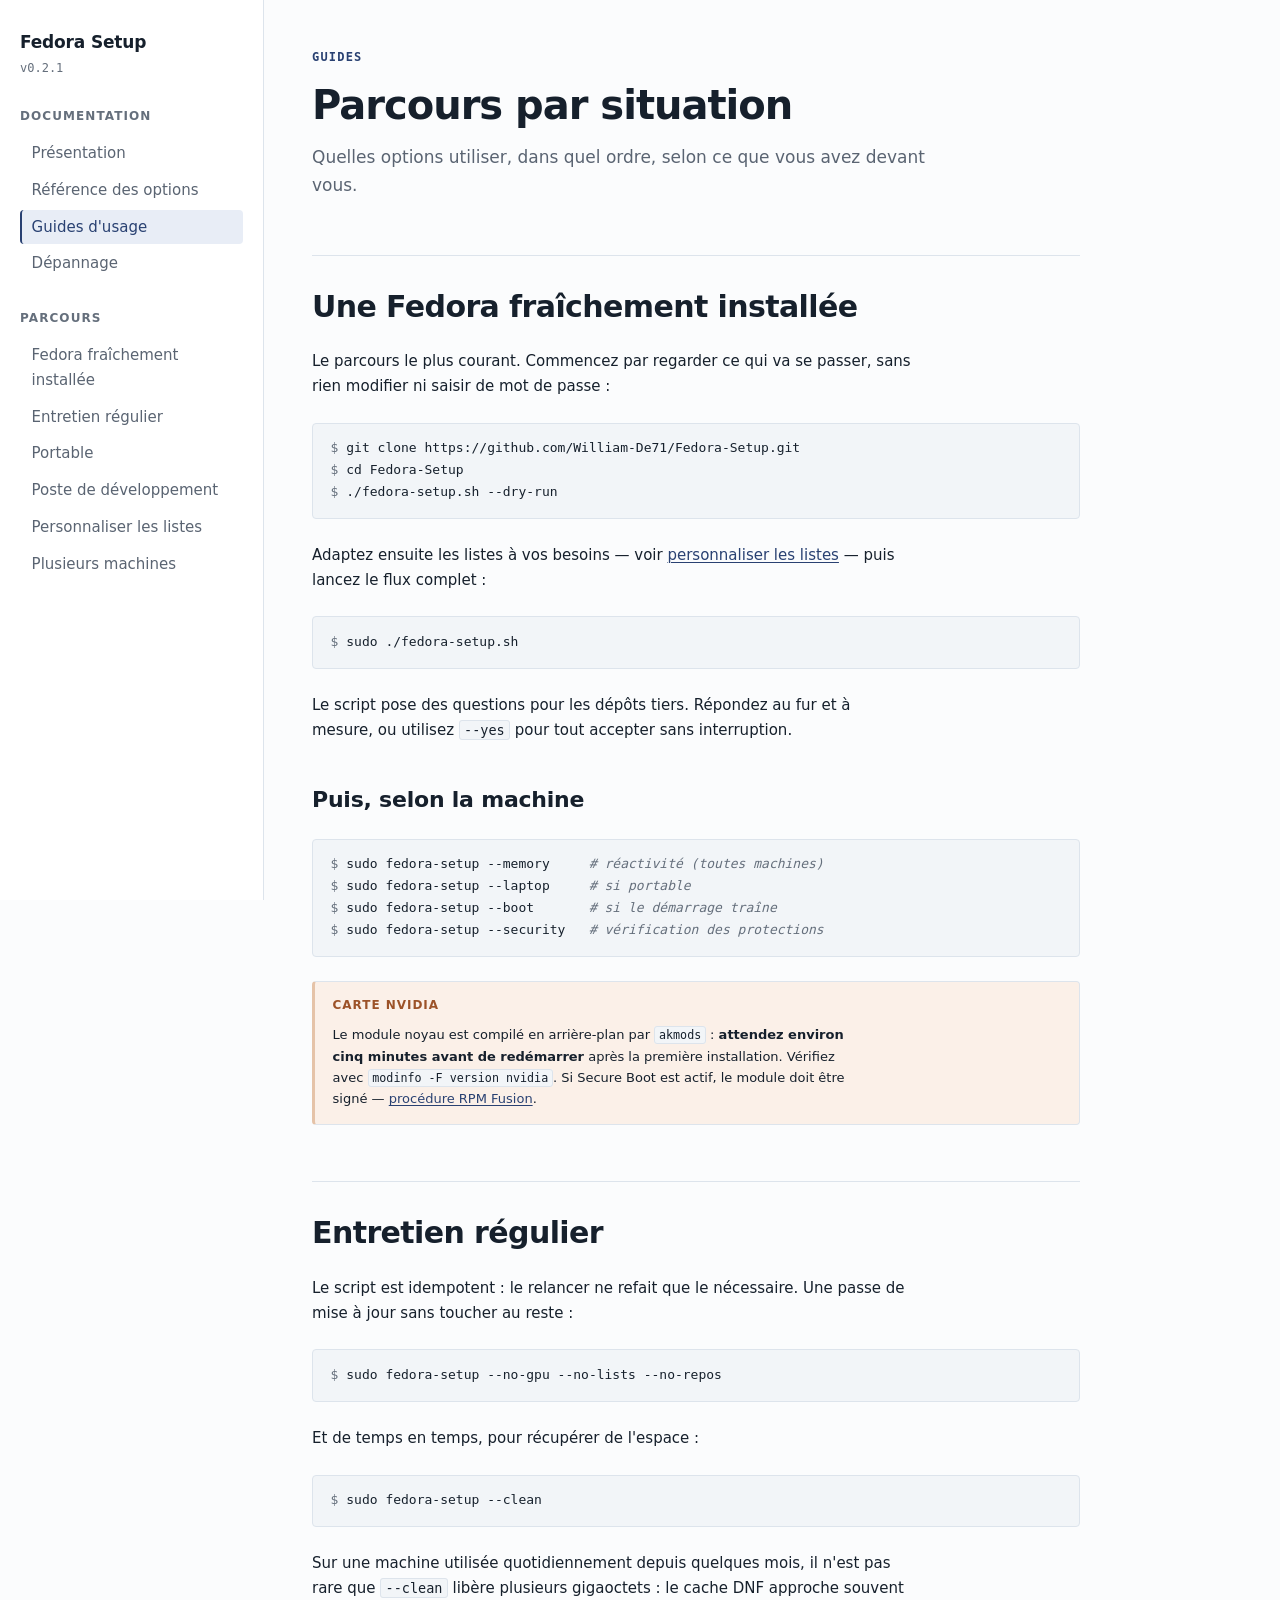
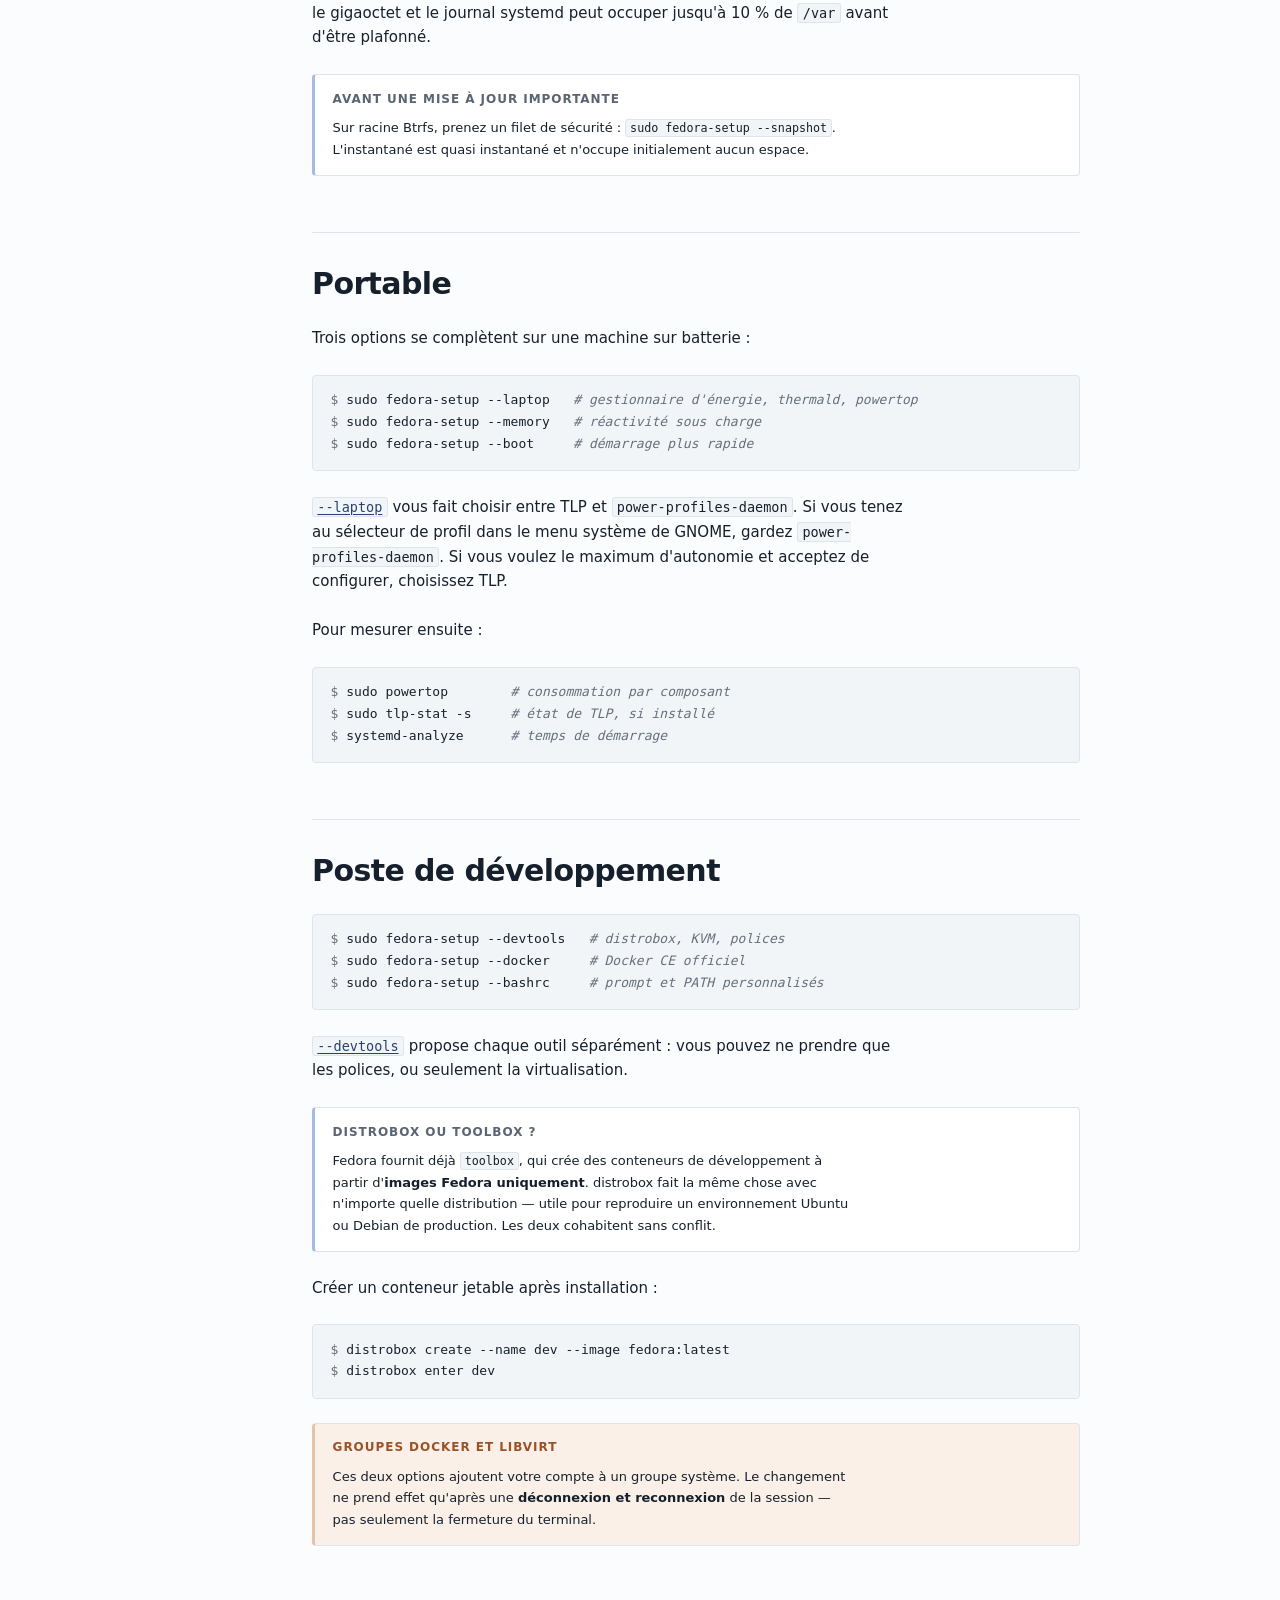
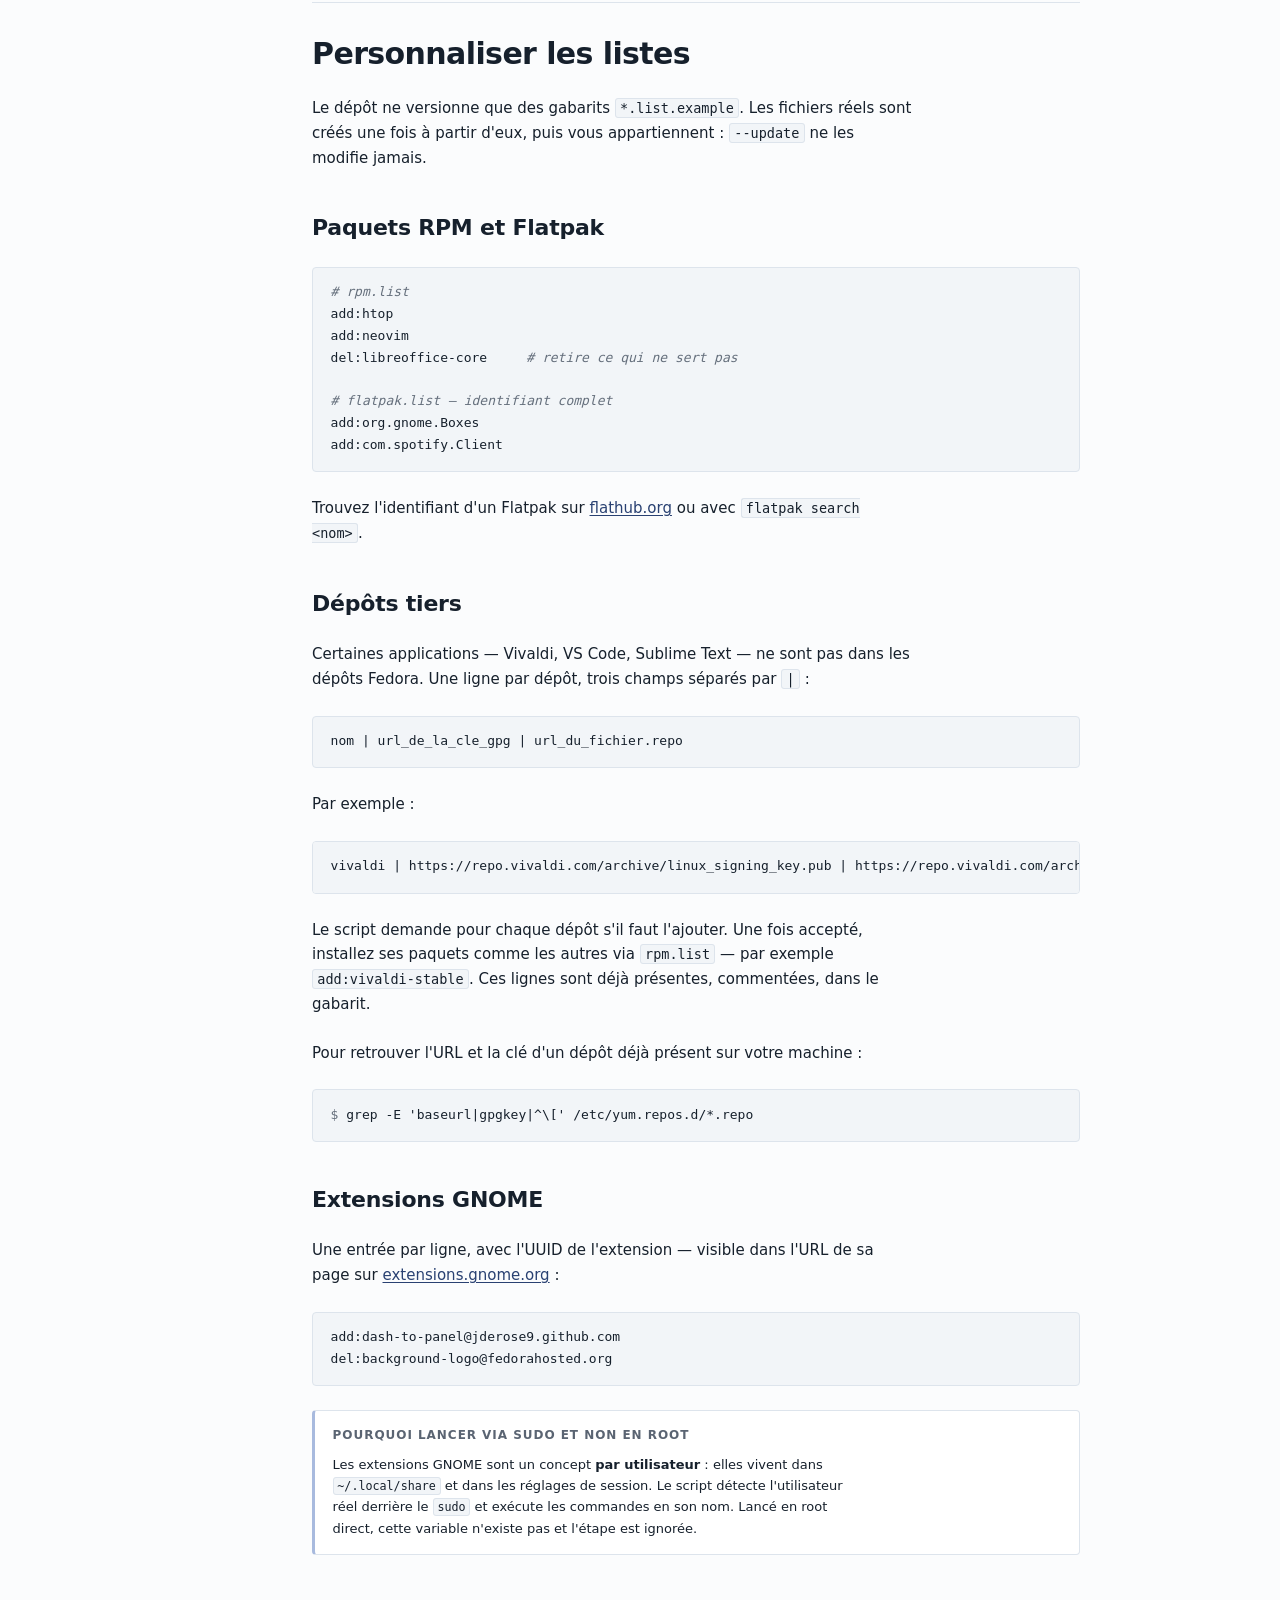
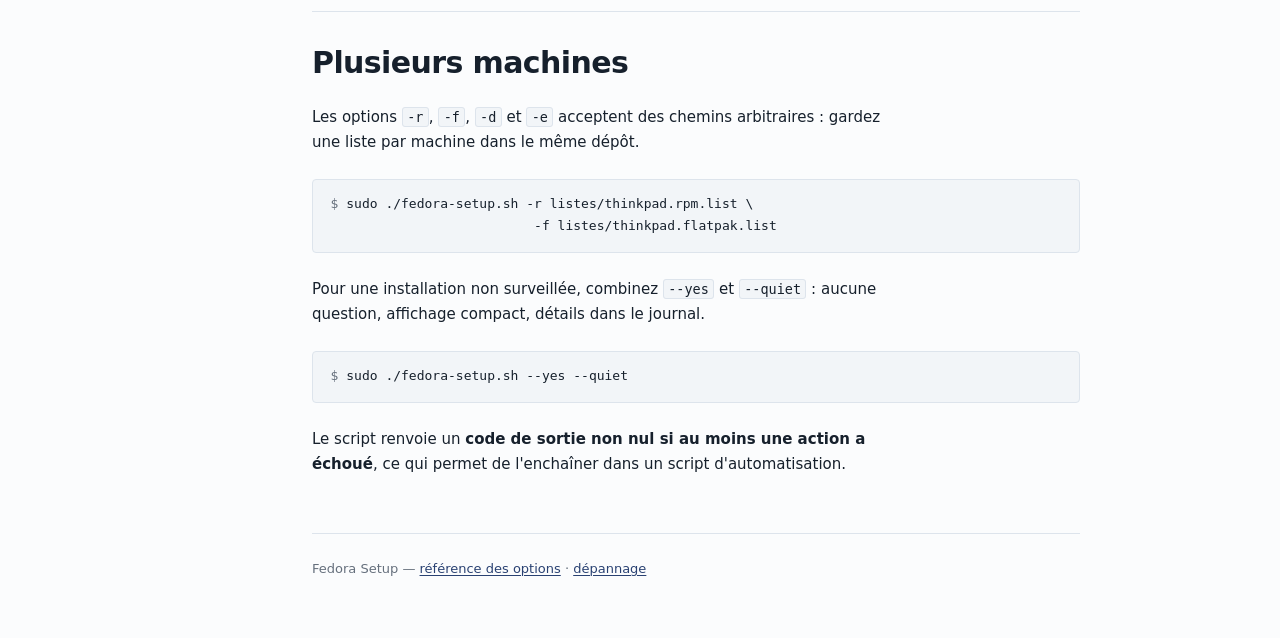
==== docs/guides.html @ 6495accd "Add a documentation site and slim the README down to a landing page The README had grown to 581 line" ====
<!DOCTYPE html>
<html lang="fr">
<head>
<meta charset="utf-8">
<meta name="viewport" content="width=device-width, initial-scale=1">
<title>Guides d'usage — Fedora Setup</title>
<meta name="description" content="Parcours concrets : nouvelle installation, entretien mensuel, portable, poste de développement, listes de paquets.">
<link rel="stylesheet" href="style.css">
</head>
<body>
<div class="shell">

<nav class="sidebar">
    <a class="brand" href="index.html">
        <strong>Fedora Setup</strong>
        <span>v0.2.1</span>
    </a>

    <div class="nav-group">
        <div class="nav-title">Documentation</div>
        <a href="index.html">Présentation</a>
        <a href="options.html">Référence des options</a>
        <a href="guides.html" class="current">Guides d'usage</a>
        <a href="troubleshooting.html">Dépannage</a>
    </div>

    <div class="nav-group">
        <div class="nav-title">Parcours</div>
        <a href="#neuf">Fedora fraîchement installée</a>
        <a href="#entretien">Entretien régulier</a>
        <a href="#portable">Portable</a>
        <a href="#dev">Poste de développement</a>
        <a href="#listes">Personnaliser les listes</a>
        <a href="#plusieurs">Plusieurs machines</a>
    </div>
</nav>

<main class="content">

    <div class="stack">
        <div class="eyebrow">Guides</div>
        <h1>Parcours par situation</h1>
        <p class="lede">
            Quelles options utiliser, dans quel ordre, selon ce que vous avez
            devant vous.
        </p>
    </div>

    <h2 id="neuf">Une Fedora fraîchement installée</h2>

    <p>
        Le parcours le plus courant. Commencez par regarder ce qui va se passer,
        sans rien modifier ni saisir de mot de passe :
    </p>

<pre><code><span class="prompt">$</span> git clone https://github.com/William-De71/Fedora-Setup.git
<span class="prompt">$</span> cd Fedora-Setup
<span class="prompt">$</span> ./fedora-setup.sh --dry-run</code></pre>

    <p>
        Adaptez ensuite les listes à vos besoins — voir
        <a href="#listes">personnaliser les listes</a> — puis lancez le flux
        complet :
    </p>

<pre><code><span class="prompt">$</span> sudo ./fedora-setup.sh</code></pre>

    <p>
        Le script pose des questions pour les dépôts tiers. Répondez au fur et à
        mesure, ou utilisez <code>--yes</code> pour tout accepter sans
        interruption.
    </p>

    <h3>Puis, selon la machine</h3>

<pre><code><span class="prompt">$</span> sudo fedora-setup --memory     <span class="cmt"># réactivité (toutes machines)</span>
<span class="prompt">$</span> sudo fedora-setup --laptop     <span class="cmt"># si portable</span>
<span class="prompt">$</span> sudo fedora-setup --boot       <span class="cmt"># si le démarrage traîne</span>
<span class="prompt">$</span> sudo fedora-setup --security   <span class="cmt"># vérification des protections</span></code></pre>

    <div class="note warn">
        <div class="note-label">Carte NVIDIA</div>
        <p>
            Le module noyau est compilé en arrière-plan par <code>akmods</code> :
            <strong>attendez environ cinq minutes avant de redémarrer</strong>
            après la première installation. Vérifiez avec
            <code>modinfo -F version nvidia</code>. Si Secure Boot est actif, le
            module doit être signé —
            <a href="https://rpmfusion.org/Howto/Secure%20Boot">procédure RPM Fusion</a>.
        </p>
    </div>

    <h2 id="entretien">Entretien régulier</h2>

    <p>
        Le script est idempotent : le relancer ne refait que le nécessaire. Une
        passe de mise à jour sans toucher au reste :
    </p>

<pre><code><span class="prompt">$</span> sudo fedora-setup --no-gpu --no-lists --no-repos</code></pre>

    <p>Et de temps en temps, pour récupérer de l'espace :</p>

<pre><code><span class="prompt">$</span> sudo fedora-setup --clean</code></pre>

    <p>
        Sur une machine utilisée quotidiennement depuis quelques mois, il n'est
        pas rare que <code>--clean</code> libère plusieurs gigaoctets : le cache
        DNF approche souvent le gigaoctet et le journal systemd peut occuper
        jusqu'à 10 % de <code>/var</code> avant d'être plafonné.
    </p>

    <div class="note">
        <div class="note-label">Avant une mise à jour importante</div>
        <p>
            Sur racine Btrfs, prenez un filet de sécurité :
            <code>sudo fedora-setup --snapshot</code>. L'instantané est quasi
            instantané et n'occupe initialement aucun espace.
        </p>
    </div>

    <h2 id="portable">Portable</h2>

    <p>Trois options se complètent sur une machine sur batterie :</p>

<pre><code><span class="prompt">$</span> sudo fedora-setup --laptop   <span class="cmt"># gestionnaire d'énergie, thermald, powertop</span>
<span class="prompt">$</span> sudo fedora-setup --memory   <span class="cmt"># réactivité sous charge</span>
<span class="prompt">$</span> sudo fedora-setup --boot     <span class="cmt"># démarrage plus rapide</span></code></pre>

    <p>
        <a href="options.html#laptop"><code>--laptop</code></a> vous fait choisir
        entre TLP et <code>power-profiles-daemon</code>. Si vous tenez au
        sélecteur de profil dans le menu système de GNOME, gardez
        <code>power-profiles-daemon</code>. Si vous voulez le maximum d'autonomie
        et acceptez de configurer, choisissez TLP.
    </p>

    <p>Pour mesurer ensuite :</p>

<pre><code><span class="prompt">$</span> sudo powertop        <span class="cmt"># consommation par composant</span>
<span class="prompt">$</span> sudo tlp-stat -s     <span class="cmt"># état de TLP, si installé</span>
<span class="prompt">$</span> systemd-analyze      <span class="cmt"># temps de démarrage</span></code></pre>

    <h2 id="dev">Poste de développement</h2>

<pre><code><span class="prompt">$</span> sudo fedora-setup --devtools   <span class="cmt"># distrobox, KVM, polices</span>
<span class="prompt">$</span> sudo fedora-setup --docker     <span class="cmt"># Docker CE officiel</span>
<span class="prompt">$</span> sudo fedora-setup --bashrc     <span class="cmt"># prompt et PATH personnalisés</span></code></pre>

    <p>
        <a href="options.html#devtools"><code>--devtools</code></a> propose chaque
        outil séparément : vous pouvez ne prendre que les polices, ou seulement la
        virtualisation.
    </p>

    <div class="note">
        <div class="note-label">distrobox ou toolbox ?</div>
        <p>
            Fedora fournit déjà <code>toolbox</code>, qui crée des conteneurs de
            développement à partir d'<strong>images Fedora uniquement</strong>.
            distrobox fait la même chose avec n'importe quelle distribution —
            utile pour reproduire un environnement Ubuntu ou Debian de production.
            Les deux cohabitent sans conflit.
        </p>
    </div>

    <p>Créer un conteneur jetable après installation :</p>

<pre><code><span class="prompt">$</span> distrobox create --name dev --image fedora:latest
<span class="prompt">$</span> distrobox enter dev</code></pre>

    <div class="note warn">
        <div class="note-label">Groupes docker et libvirt</div>
        <p>
            Ces deux options ajoutent votre compte à un groupe système. Le
            changement ne prend effet qu'après une <strong>déconnexion et
            reconnexion</strong> de la session — pas seulement la fermeture du
            terminal.
        </p>
    </div>

    <h2 id="listes">Personnaliser les listes</h2>

    <p>
        Le dépôt ne versionne que des gabarits <code>*.list.example</code>. Les
        fichiers réels sont créés une fois à partir d'eux, puis vous appartiennent :
        <code>--update</code> ne les modifie jamais.
    </p>

    <h3>Paquets RPM et Flatpak</h3>

<pre><code><span class="cmt"># rpm.list</span>
add:htop
add:neovim
del:libreoffice-core     <span class="cmt"># retire ce qui ne sert pas</span>

<span class="cmt"># flatpak.list — identifiant complet</span>
add:org.gnome.Boxes
add:com.spotify.Client</code></pre>

    <p>
        Trouvez l'identifiant d'un Flatpak sur
        <a href="https://flathub.org">flathub.org</a> ou avec
        <code>flatpak search &lt;nom&gt;</code>.
    </p>

    <h3>Dépôts tiers</h3>

    <p>
        Certaines applications — Vivaldi, VS Code, Sublime Text — ne sont pas dans
        les dépôts Fedora. Une ligne par dépôt, trois champs séparés par
        <code>|</code> :
    </p>

<pre><code>nom | url_de_la_cle_gpg | url_du_fichier.repo</code></pre>

    <p>Par exemple :</p>

<pre><code>vivaldi | https://repo.vivaldi.com/archive/linux_signing_key.pub | https://repo.vivaldi.com/archive/vivaldi-fedora.repo</code></pre>

    <p>
        Le script demande pour chaque dépôt s'il faut l'ajouter. Une fois accepté,
        installez ses paquets comme les autres via <code>rpm.list</code> — par
        exemple <code>add:vivaldi-stable</code>. Ces lignes sont déjà présentes,
        commentées, dans le gabarit.
    </p>

    <p>Pour retrouver l'URL et la clé d'un dépôt déjà présent sur votre machine :</p>

<pre><code><span class="prompt">$</span> grep -E 'baseurl|gpgkey|^\[' /etc/yum.repos.d/*.repo</code></pre>

    <h3>Extensions GNOME</h3>

    <p>
        Une entrée par ligne, avec l'UUID de l'extension — visible dans l'URL de
        sa page sur <a href="https://extensions.gnome.org">extensions.gnome.org</a> :
    </p>

<pre><code>add:dash-to-panel@jderose9.github.com
del:background-logo@fedorahosted.org</code></pre>

    <div class="note">
        <div class="note-label">Pourquoi lancer via sudo et non en root</div>
        <p>
            Les extensions GNOME sont un concept <strong>par utilisateur</strong> :
            elles vivent dans <code>~/.local/share</code> et dans les réglages de
            session. Le script détecte l'utilisateur réel derrière le
            <code>sudo</code> et exécute les commandes en son nom. Lancé en root
            direct, cette variable n'existe pas et l'étape est ignorée.
        </p>
    </div>

    <h2 id="plusieurs">Plusieurs machines</h2>

    <p>
        Les options <code>-r</code>, <code>-f</code>, <code>-d</code> et
        <code>-e</code> acceptent des chemins arbitraires : gardez une liste par
        machine dans le même dépôt.
    </p>

<pre><code><span class="prompt">$</span> sudo ./fedora-setup.sh -r listes/thinkpad.rpm.list \
                          -f listes/thinkpad.flatpak.list</code></pre>

    <p>
        Pour une installation non surveillée, combinez <code>--yes</code> et
        <code>--quiet</code> : aucune question, affichage compact, détails dans le
        journal.
    </p>

<pre><code><span class="prompt">$</span> sudo ./fedora-setup.sh --yes --quiet</code></pre>

    <p>
        Le script renvoie un <strong>code de sortie non nul si au moins une action
        a échoué</strong>, ce qui permet de l'enchaîner dans un script
        d'automatisation.
    </p>

    <footer>
        <div>Fedora Setup — <a href="options.html">référence des options</a> · <a href="troubleshooting.html">dépannage</a></div>
    </footer>

</main>
</div>
</body>
</html>
---- docs/style.css ----
/* ==========================================================================
   Fedora Setup — documentation
   Palette ancrée sur le bleu Fedora (#294172), désaturé pour du texte long.
   Neutres à biais bleu froid ; cuivre et vert réservés au sens (avertissement,
   confirmation), jamais décoratifs.
   ========================================================================== */

:root {
    /* Fonds et surfaces */
    --bg:            #fbfcfd;
    --surface:       #ffffff;
    --surface-alt:   #f2f5f8;
    --border:        #dde4ec;
    --border-strong: #c3cedb;

    /* Texte */
    --text:          #16202c;
    --text-muted:    #5a6472;
    --text-faint:    #656f7c;

    /* Accent : bleu Fedora */
    --accent:        #294172;
    --accent-hover:  #1d3059;
    --accent-soft:   #e8edf6;
    --accent-line:   #a8bade;

    /* Sémantique — distincte de l'accent */
    --warn:          #9c5228;
    --warn-soft:     #fbf0e8;
    --warn-line:     #e5c3a8;
    --ok:            #256b46;
    --ok-soft:       #e6f2ec;
    --ok-line:       #a9d3bd;

    /* Type */
    --sans: "IBM Plex Sans", "Source Sans 3", "Cantarell", "Segoe UI", system-ui, sans-serif;
    --mono: "IBM Plex Mono", "JetBrains Mono", "Fira Mono", "DejaVu Sans Mono", ui-monospace, monospace;

    /* Échelle typographique */
    --t-xs:   0.75rem;
    --t-sm:   0.8125rem;
    --t-base: 0.9375rem;
    --t-md:   1.0625rem;
    --t-lg:   1.375rem;
    --t-xl:   1.875rem;
    --t-2xl:  2.5rem;

    --sidebar-w: 16.5rem;
    --radius: 4px;
}

@media (prefers-color-scheme: dark) {
    :root {
        --bg:            #0f1319;
        --surface:       #161c24;
        --surface-alt:   #1c242e;
        --border:        #2a333f;
        --border-strong: #3a4553;

        --text:          #e4e9ef;
        --text-muted:    #a0abb9;
        --text-faint:    #77828f;

        --accent:        #8fabdc;
        --accent-hover:  #aec4e9;
        --accent-soft:   #1a2436;
        --accent-line:   #3d5a8c;

        --warn:          #d99a6f;
        --warn-soft:     #2a1f17;
        --warn-line:     #4d3a2a;
        --ok:            #7cc4a0;
        --ok-soft:       #16261e;
        --ok-line:       #2f5c43;
    }
}

:root[data-theme="dark"] {
    --bg:            #0f1319;
    --surface:       #161c24;
    --surface-alt:   #1c242e;
    --border:        #2a333f;
    --border-strong: #3a4553;

    --text:          #e4e9ef;
    --text-muted:    #a0abb9;
    --text-faint:    #77828f;

    --accent:        #8fabdc;
    --accent-hover:  #aec4e9;
    --accent-soft:   #1a2436;
    --accent-line:   #3d5a8c;

    --warn:          #d99a6f;
    --warn-soft:     #2a1f17;
    --warn-line:     #4d3a2a;
    --ok:            #7cc4a0;
    --ok-soft:       #16261e;
    --ok-line:       #2f5c43;
}

:root[data-theme="light"] {
    --bg:            #fbfcfd;
    --surface:       #ffffff;
    --surface-alt:   #f2f5f8;
    --border:        #dde4ec;
    --border-strong: #c3cedb;

    --text:          #16202c;
    --text-muted:    #5a6472;
    --text-faint:    #656f7c;

    --accent:        #294172;
    --accent-hover:  #1d3059;
    --accent-soft:   #e8edf6;
    --accent-line:   #a8bade;

    --warn:          #9c5228;
    --warn-soft:     #fbf0e8;
    --warn-line:     #e5c3a8;
    --ok:            #256b46;
    --ok-soft:       #e6f2ec;
    --ok-line:       #a9d3bd;
}

/* ========================================================================== */

* { box-sizing: border-box; }

body {
    margin: 0;
    background: var(--bg);
    color: var(--text);
    font-family: var(--sans);
    font-size: var(--t-base);
    line-height: 1.65;
    -webkit-font-smoothing: antialiased;
}

/* Mise en page : barre latérale persistante + contenu */
.shell {
    display: grid;
    grid-template-columns: var(--sidebar-w) minmax(0, 1fr);
    min-height: 100vh;
}

/* ---------- Barre latérale ---------- */

.sidebar {
    border-right: 1px solid var(--border);
    background: var(--surface);
    padding: 1.75rem 1.25rem 3rem;
    position: sticky;
    top: 0;
    height: 100vh;
    overflow-y: auto;
    display: flex;
    flex-direction: column;
    gap: 1.75rem;
}

.brand {
    display: flex;
    flex-direction: column;
    gap: 0.2rem;
    text-decoration: none;
    color: var(--text);
}

.brand strong {
    font-size: var(--t-md);
    font-weight: 600;
    letter-spacing: -0.01em;
}

.brand span {
    font-family: var(--mono);
    font-size: var(--t-xs);
    color: var(--text-faint);
}

.nav-group {
    display: flex;
    flex-direction: column;
    gap: 0.15rem;
}

.nav-title {
    font-size: var(--t-xs);
    text-transform: uppercase;
    letter-spacing: 0.09em;
    color: var(--text-faint);
    font-weight: 600;
    margin-bottom: 0.45rem;
}

.nav-group a {
    color: var(--text-muted);
    text-decoration: none;
    padding: 0.3rem 0.6rem;
    border-radius: var(--radius);
    border-left: 2px solid transparent;
    font-size: var(--t-base);
}

.nav-group a:hover {
    color: var(--text);
    background: var(--surface-alt);
}

.nav-group a.current {
    color: var(--accent);
    border-left-color: var(--accent);
    background: var(--accent-soft);
    font-weight: 500;
}

.nav-group a code {
    font-family: var(--mono);
    font-size: var(--t-sm);
    background: none;
    padding: 0;
    border: none;
    color: inherit;
}

/* ---------- Contenu ---------- */

.content {
    padding: 3rem 3rem 6rem;
    max-width: 54rem;
    display: flex;
    flex-direction: column;
    gap: 1.5rem;
}

.eyebrow {
    font-family: var(--mono);
    font-size: var(--t-xs);
    text-transform: uppercase;
    letter-spacing: 0.1em;
    color: var(--accent);
    font-weight: 600;
}

h1 {
    font-size: var(--t-2xl);
    line-height: 1.15;
    letter-spacing: -0.025em;
    font-weight: 600;
    margin: 0;
    text-wrap: balance;
}

h2 {
    font-size: var(--t-xl);
    line-height: 1.25;
    letter-spacing: -0.02em;
    font-weight: 600;
    margin: 2rem 0 0;
    padding-top: 2rem;
    border-top: 1px solid var(--border);
    text-wrap: balance;
}

h3 {
    font-size: var(--t-lg);
    line-height: 1.3;
    letter-spacing: -0.01em;
    font-weight: 600;
    margin: 1.25rem 0 0;
    text-wrap: balance;
}

h4 {
    font-size: var(--t-md);
    font-weight: 600;
    margin: 0.75rem 0 0;
}

p { margin: 0; max-width: 40em; }

.lede {
    font-size: var(--t-md);
    color: var(--text-muted);
    max-width: 38em;
}

a { color: var(--accent); text-decoration-thickness: 1px; text-underline-offset: 2px; }
a:hover { color: var(--accent-hover); }

ul, ol { margin: 0; padding-left: 1.3rem; display: flex; flex-direction: column; gap: 0.4rem; max-width: 40em; }
li { padding-left: 0.2rem; }
li::marker { color: var(--text-faint); }

strong { font-weight: 600; }

code {
    font-family: var(--mono);
    font-size: 0.9em;
    background: var(--surface-alt);
    border: 1px solid var(--border);
    border-radius: 3px;
    padding: 0.08em 0.32em;
}

/* Blocs de commandes — défilent seuls, jamais la page */
pre {
    margin: 0;
    background: var(--surface-alt);
    border: 1px solid var(--border);
    border-radius: var(--radius);
    padding: 0.9rem 1.1rem;
    overflow-x: auto;
    font-size: var(--t-sm);
    line-height: 1.6;
}

pre code {
    background: none;
    border: none;
    padding: 0;
    font-size: inherit;
}

.prompt { color: var(--text-faint); user-select: none; }
.cmt    { color: var(--text-faint); font-style: italic; }
.sim    { color: var(--accent); }
.ok-t   { color: var(--ok); }

/* ---------- Tableaux ---------- */

.table-wrap { overflow-x: auto; border: 1px solid var(--border); border-radius: var(--radius); }

table {
    border-collapse: collapse;
    width: 100%;
    font-size: var(--t-sm);
    font-variant-numeric: tabular-nums;
}

th, td {
    text-align: left;
    padding: 0.6rem 0.9rem;
    border-bottom: 1px solid var(--border);
    vertical-align: top;
}

th {
    background: var(--surface-alt);
    font-weight: 600;
    font-size: var(--t-xs);
    text-transform: uppercase;
    letter-spacing: 0.06em;
    color: var(--text-muted);
    white-space: nowrap;
}

tbody tr:last-child td { border-bottom: none; }
tbody tr:hover { background: var(--surface-alt); }

td code { white-space: nowrap; }

/* ---------- Encarts ---------- */

.note {
    border: 1px solid var(--border);
    border-left: 3px solid var(--accent-line);
    background: var(--surface);
    border-radius: var(--radius);
    padding: 0.9rem 1.1rem;
    display: flex;
    flex-direction: column;
    gap: 0.5rem;
}

.note.warn { border-left-color: var(--warn-line); background: var(--warn-soft); }
.note.safe { border-left-color: var(--ok-line);   background: var(--ok-soft); }

.note-label {
    font-size: var(--t-xs);
    text-transform: uppercase;
    letter-spacing: 0.08em;
    font-weight: 600;
    color: var(--text-muted);
}

.note.warn .note-label { color: var(--warn); }
.note.safe .note-label { color: var(--ok); }

.note p, .note ul { font-size: var(--t-sm); }

/* ---------- Cartes d'options ---------- */

.opt {
    border: 1px solid var(--border);
    border-radius: var(--radius);
    background: var(--surface);
    padding: 1.4rem 1.5rem;
    display: flex;
    flex-direction: column;
    gap: 0.8rem;
    scroll-margin-top: 1.5rem;
}

.opt-head {
    display: flex;
    align-items: baseline;
    gap: 0.75rem;
    flex-wrap: wrap;
}

.opt-head h3 { margin: 0; font-family: var(--mono); font-size: var(--t-md); }

/* L'espacement interne des cartes vient du gap du conteneur : les marges
   par défaut des titres s'y ajouteraient et doubleraient l'écart. */
.opt > h3, .opt > h4, .note > p:first-child { margin-top: 0; }

.tag {
    font-size: var(--t-xs);
    font-weight: 600;
    letter-spacing: 0.04em;
    padding: 0.1rem 0.45rem;
    border-radius: 3px;
    border: 1px solid var(--border-strong);
    color: var(--text-muted);
    white-space: nowrap;
}

.tag.root { border-color: var(--warn-line); color: var(--warn); background: var(--warn-soft); }
.tag.sim  { border-color: var(--accent-line); color: var(--accent); background: var(--accent-soft); }

/* ---------- Grille de cartes ---------- */

.cards {
    display: grid;
    grid-template-columns: repeat(auto-fit, minmax(15rem, 1fr));
    gap: 1rem;
}

.card {
    border: 1px solid var(--border);
    border-radius: var(--radius);
    background: var(--surface);
    padding: 1.1rem 1.25rem;
    display: flex;
    flex-direction: column;
    gap: 0.4rem;
    text-decoration: none;
    color: inherit;
}

.card:hover { border-color: var(--accent-line); }

.card h3 { margin: 0; font-size: var(--t-md); }
.card p  { font-size: var(--t-sm); color: var(--text-muted); }
.card .cmd { font-family: var(--mono); font-size: var(--t-sm); color: var(--accent); }

/* ---------- Divers ---------- */

.meta {
    font-size: var(--t-sm);
    color: var(--text-faint);
    display: flex;
    gap: 1.25rem;
    flex-wrap: wrap;
    font-family: var(--mono);
}

.stack { display: flex; flex-direction: column; gap: 0.9rem; }
.stack-lg { display: flex; flex-direction: column; gap: 1.5rem; }

footer {
    margin-top: 2rem;
    padding-top: 1.5rem;
    border-top: 1px solid var(--border);
    font-size: var(--t-sm);
    color: var(--text-faint);
    display: flex;
    flex-direction: column;
    gap: 0.4rem;
}

:focus-visible {
    outline: 2px solid var(--accent);
    outline-offset: 2px;
    border-radius: 2px;
}

@media (prefers-reduced-motion: reduce) {
    * { animation: none !important; transition: none !important; }
}

/* ---------- Adaptatif ---------- */

@media (max-width: 62rem) {
    .shell { grid-template-columns: 1fr; }

    .sidebar {
        position: static;
        height: auto;
        border-right: none;
        border-bottom: 1px solid var(--border);
        flex-direction: row;
        flex-wrap: wrap;
        gap: 1.25rem 2rem;
        padding: 1.25rem 1.5rem;
    }

    .nav-group { flex-direction: row; flex-wrap: wrap; gap: 0.35rem; }
    .nav-title { width: 100%; margin-bottom: 0.15rem; }
    .nav-group a { border-left: none; border-bottom: 2px solid transparent; }
    .nav-group a.current { border-left: none; border-bottom-color: var(--accent); }

    .content { padding: 2rem 1.5rem 4rem; }
}

@media (max-width: 34rem) {
    :root { --t-2xl: 1.875rem; --t-xl: 1.5rem; }
    .content { padding: 1.5rem 1.1rem 3rem; }
}
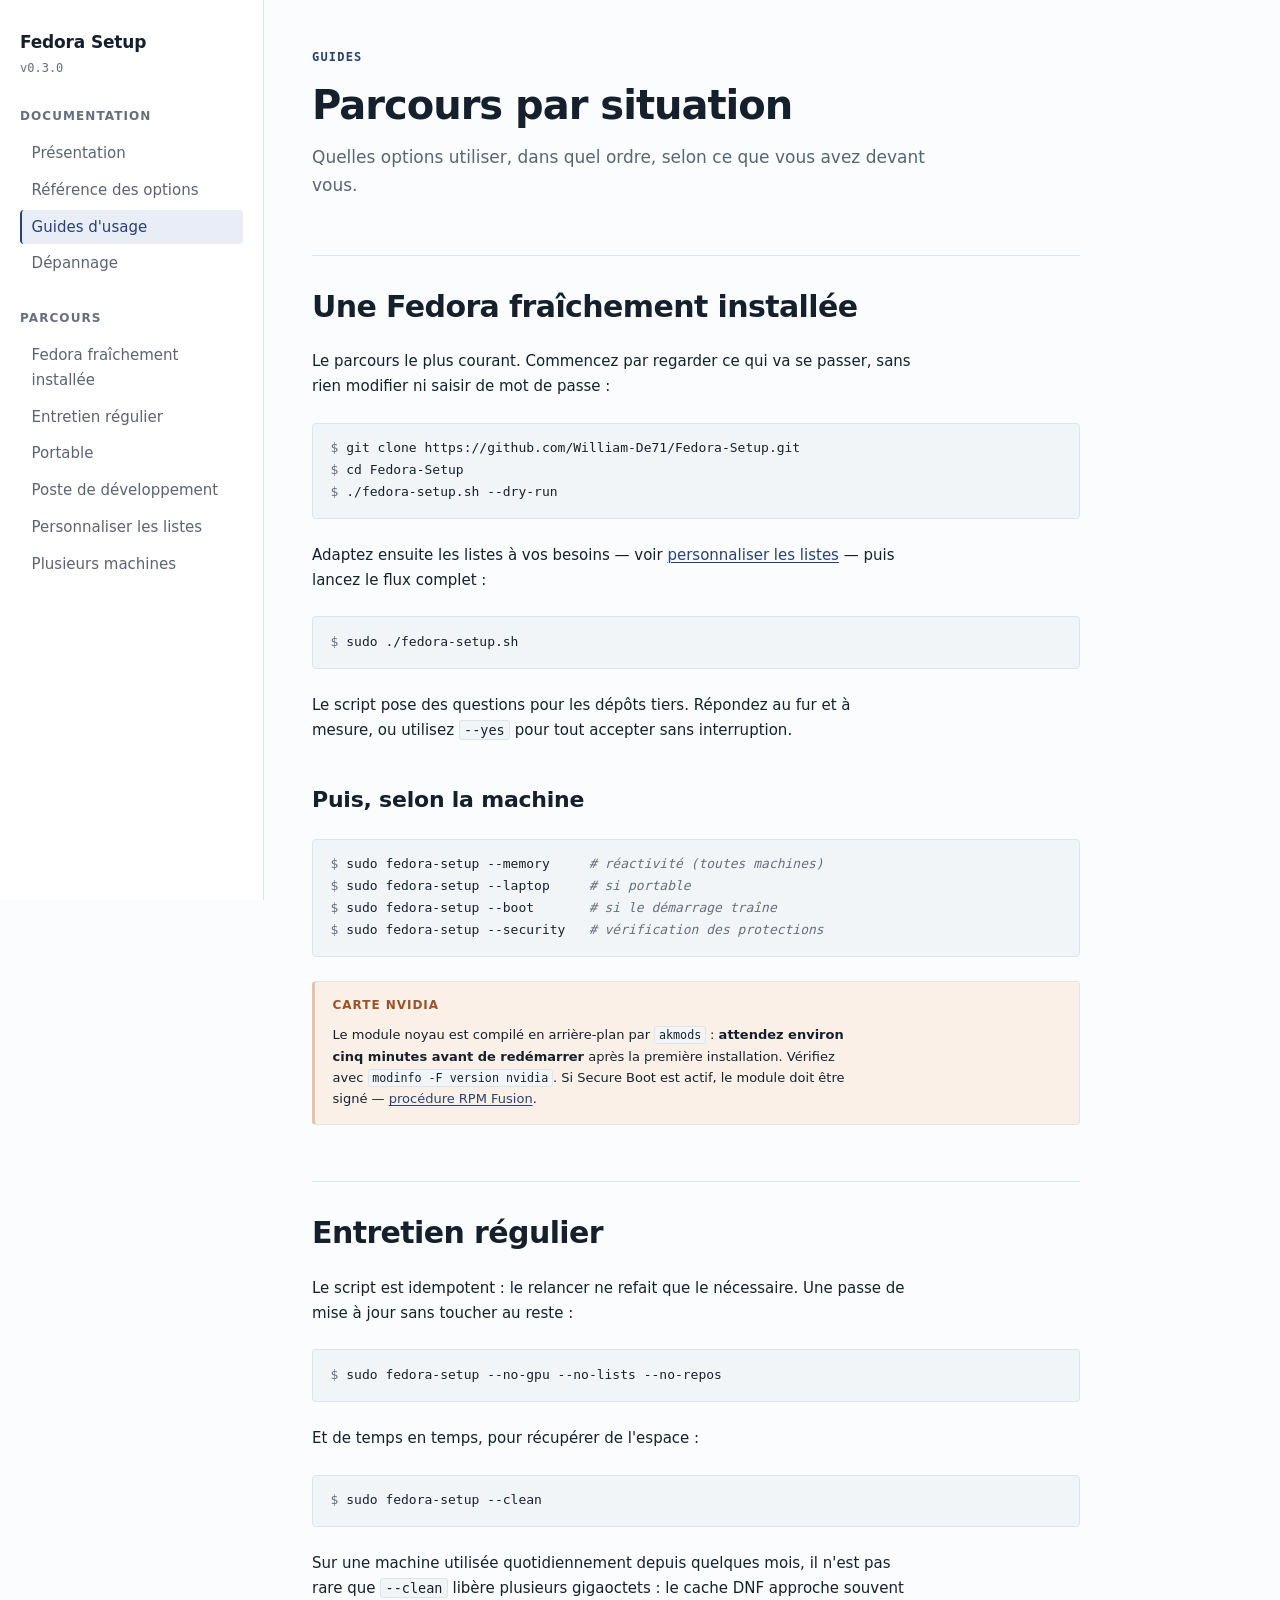
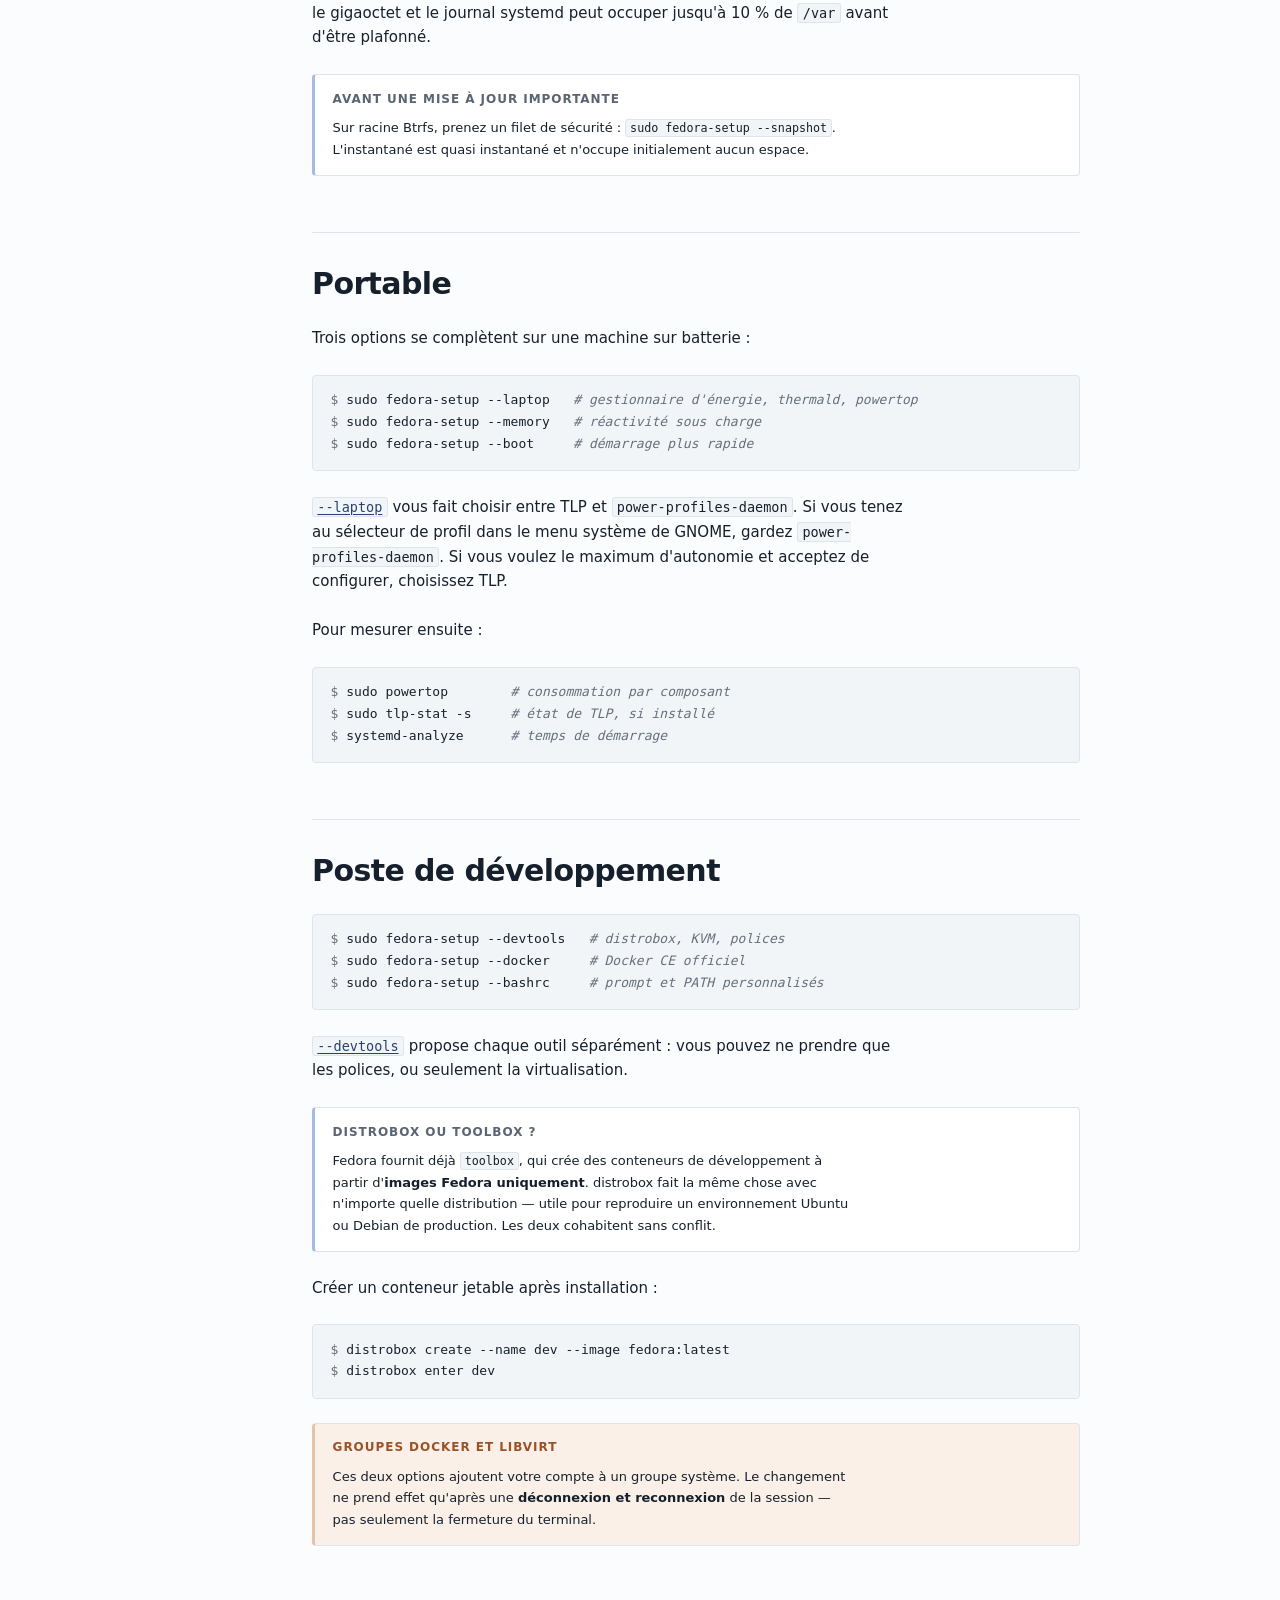
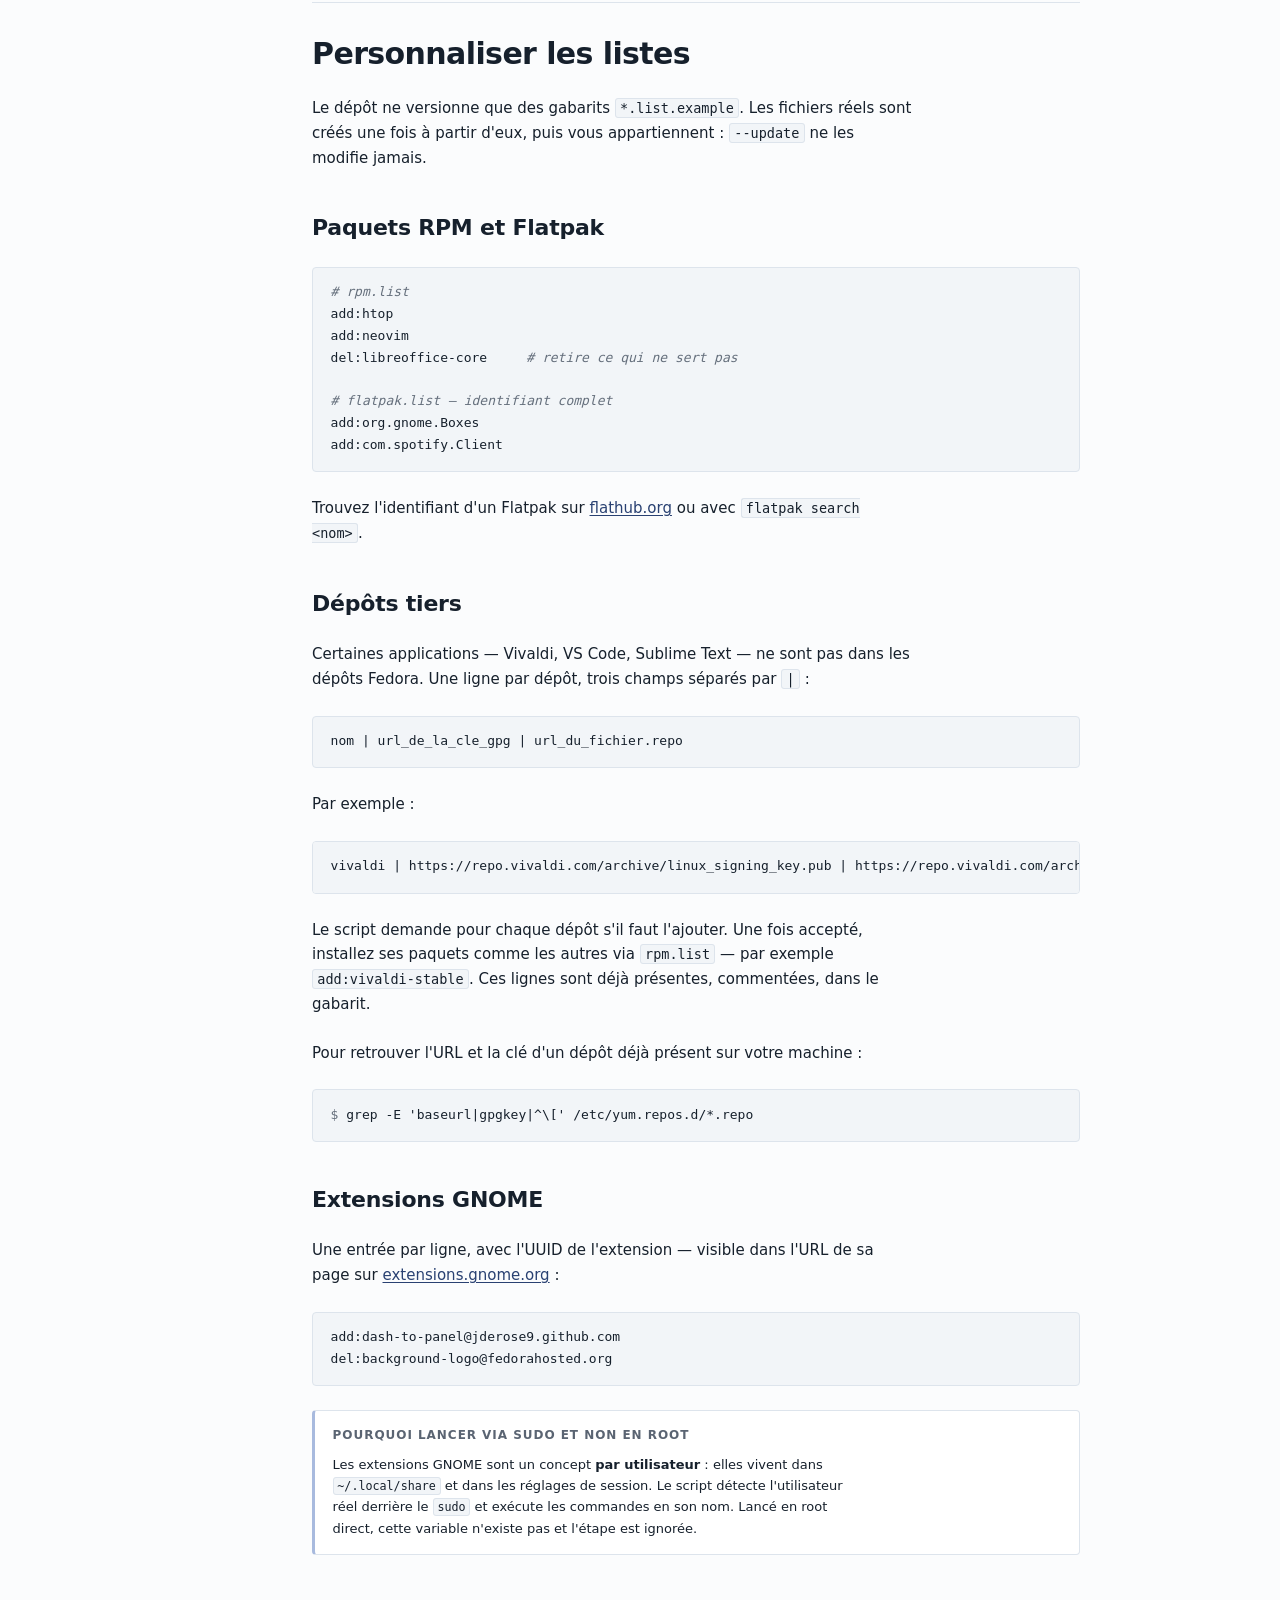
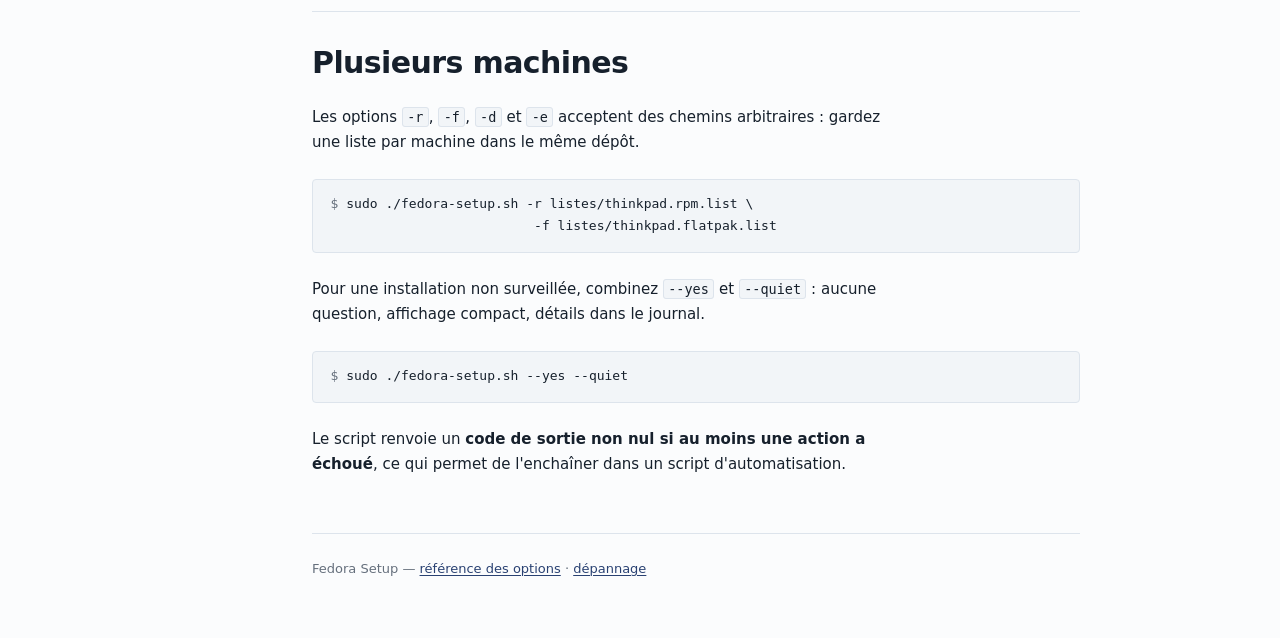
==== commit 3824303b: "Release v0.3.0" ====
--- a/docs/guides.html
+++ b/docs/guides.html
@@ -13,7 +13,7 @@
 <nav class="sidebar">
     <a class="brand" href="index.html">
         <strong>Fedora Setup</strong>
-        <span>v0.2.1</span>
+        <span data-version>v0.3.0</span>
     </a>
 
     <div class="nav-group">
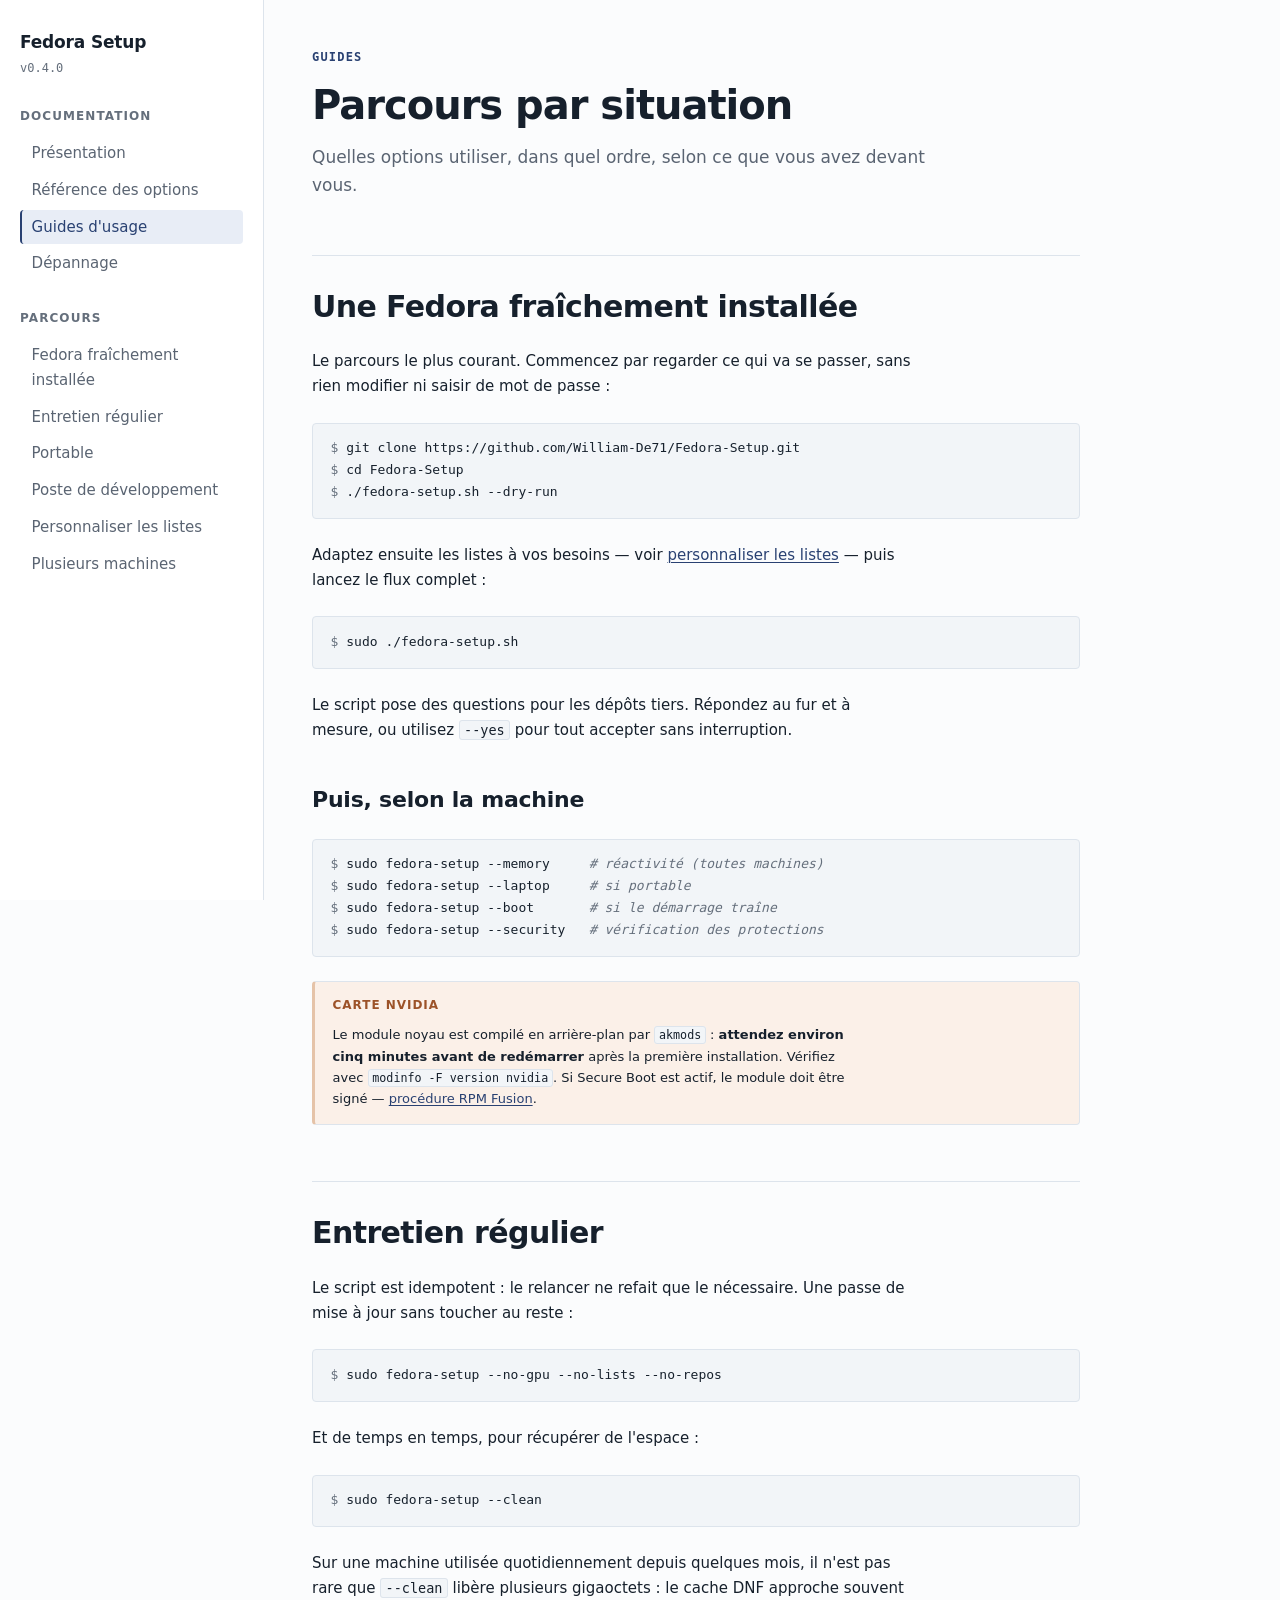
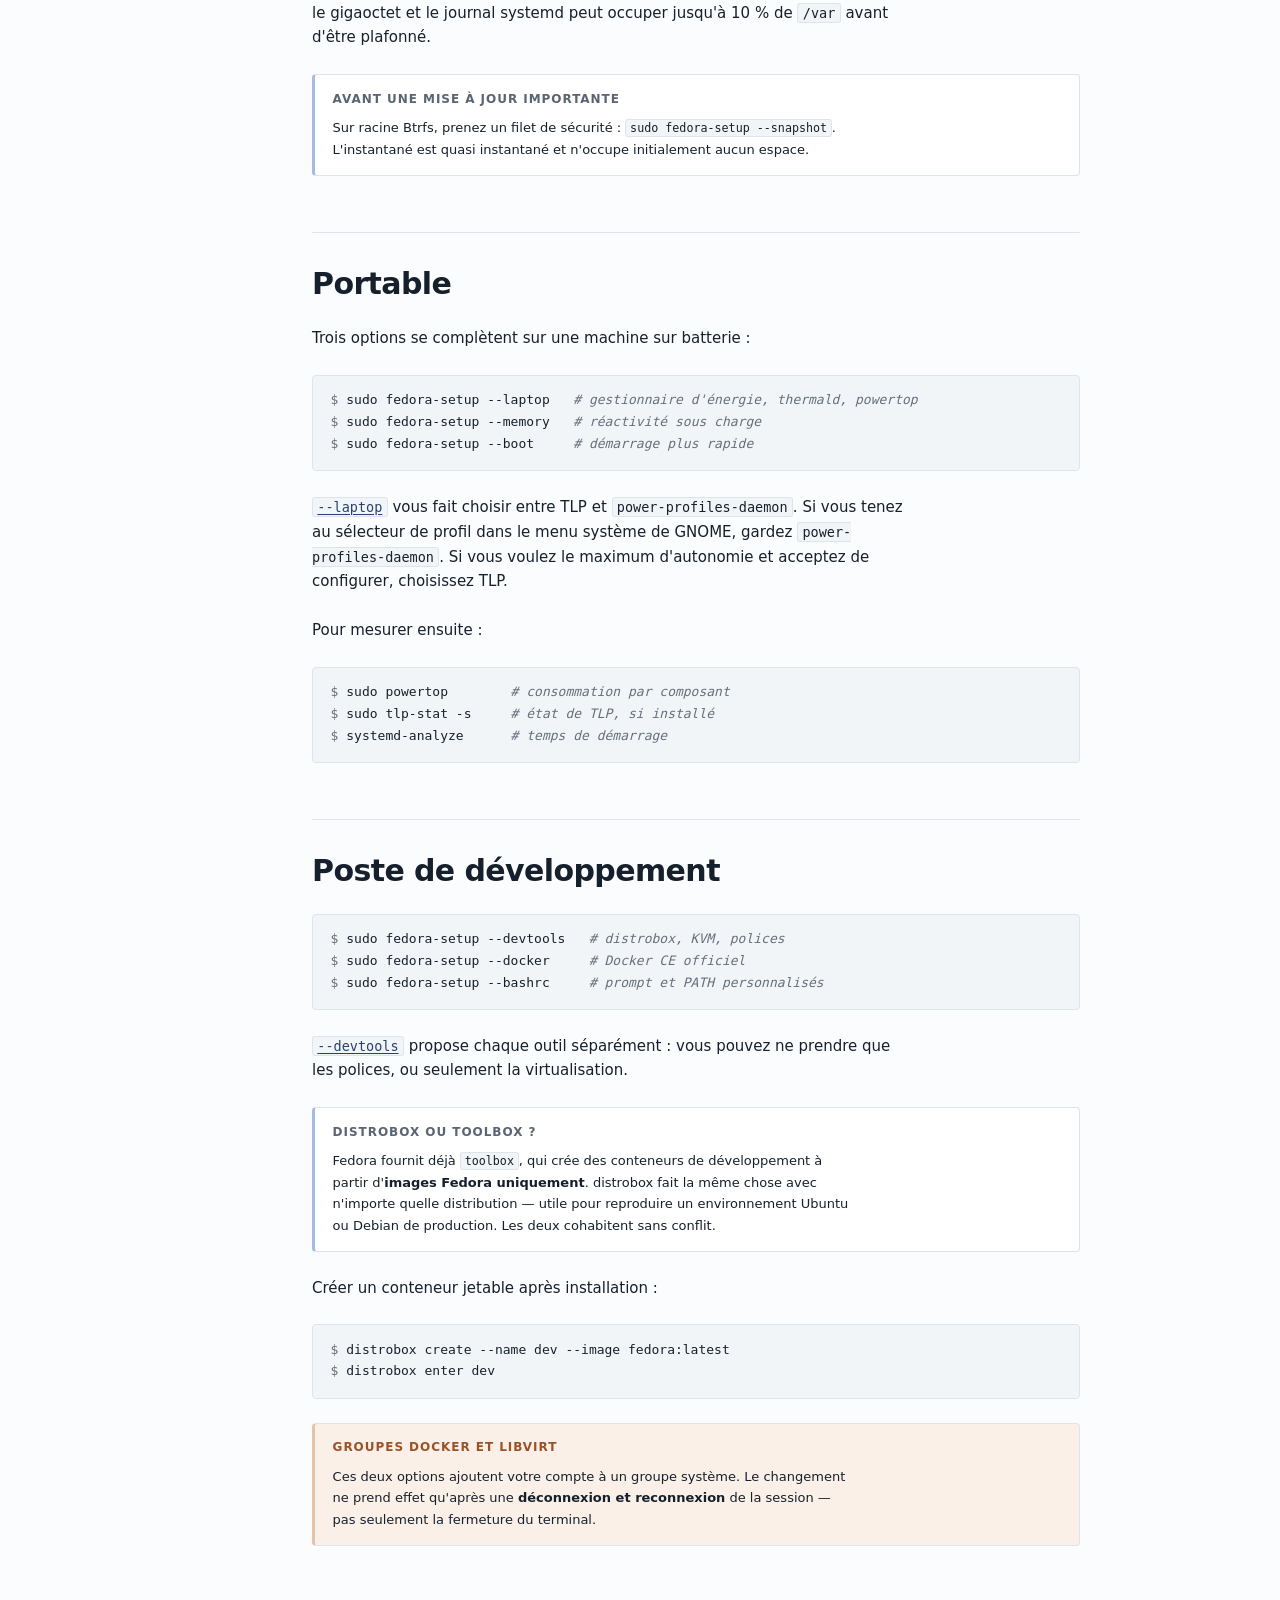
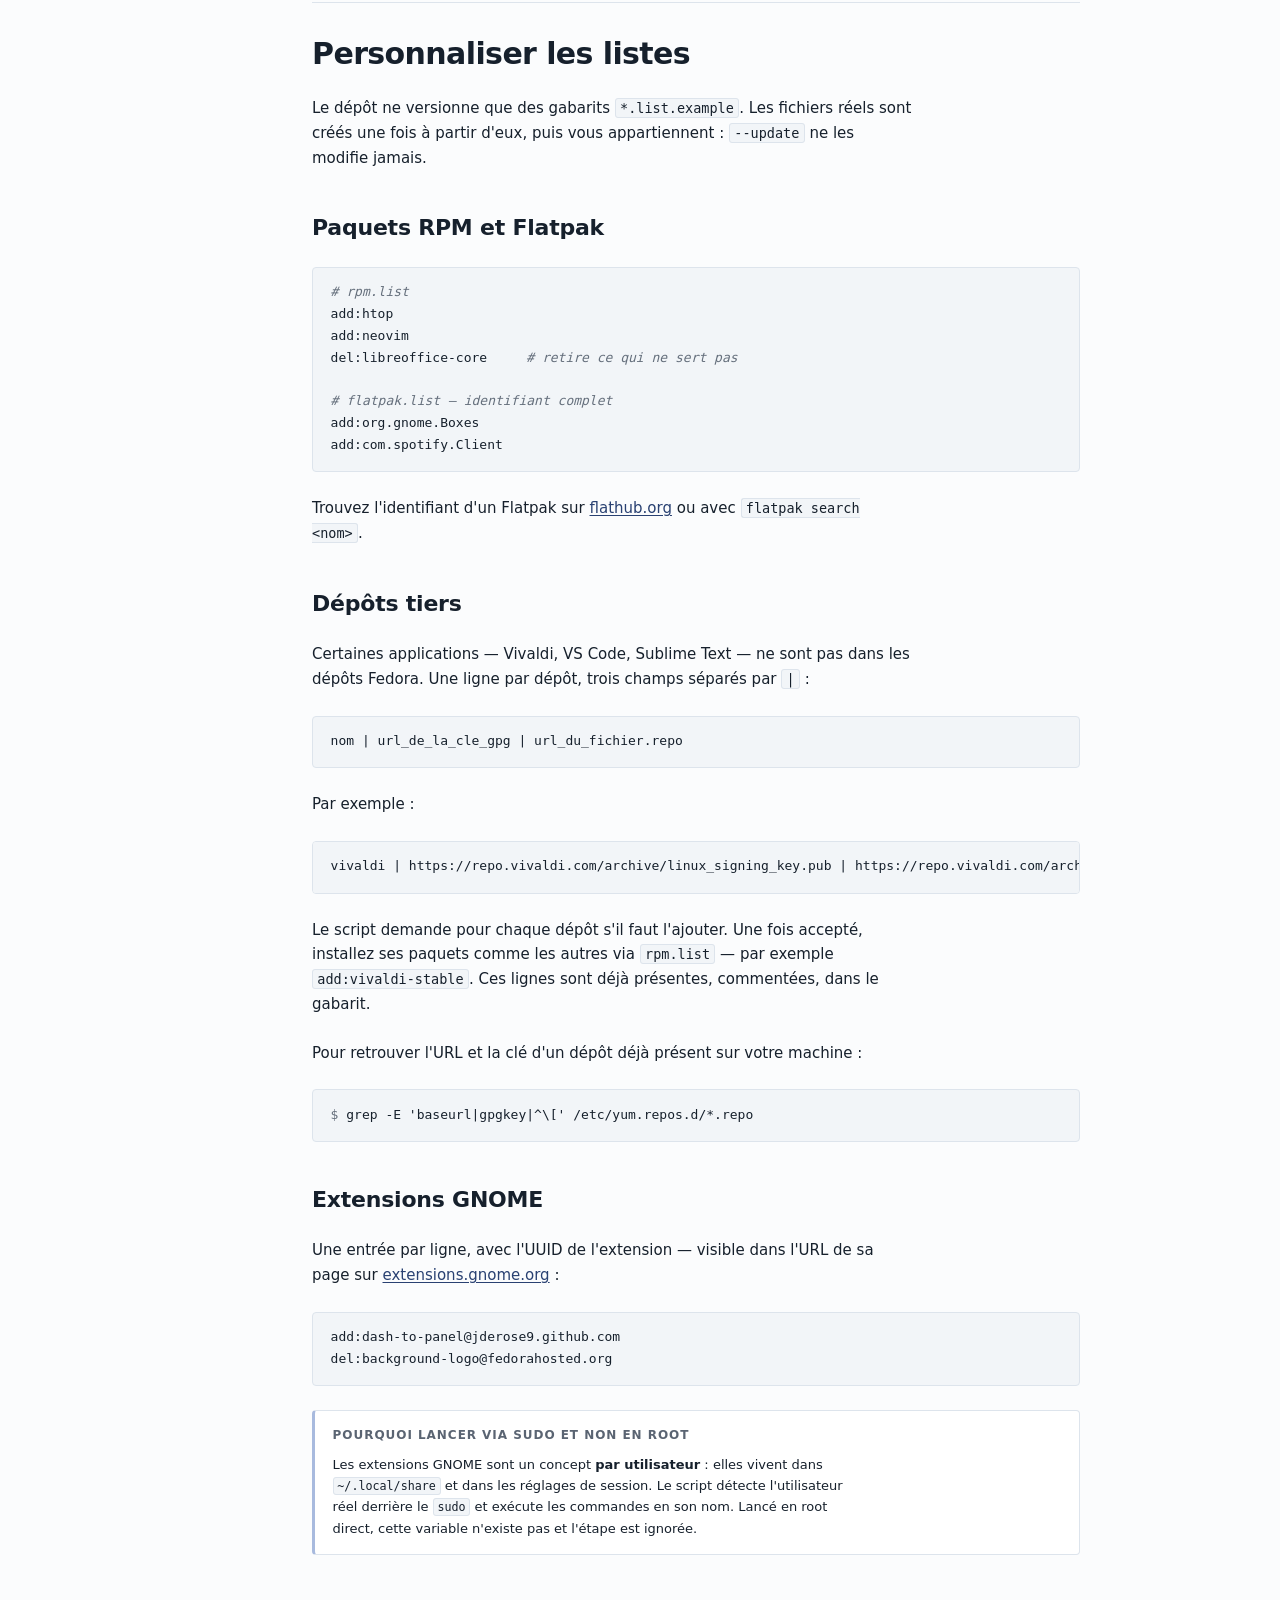
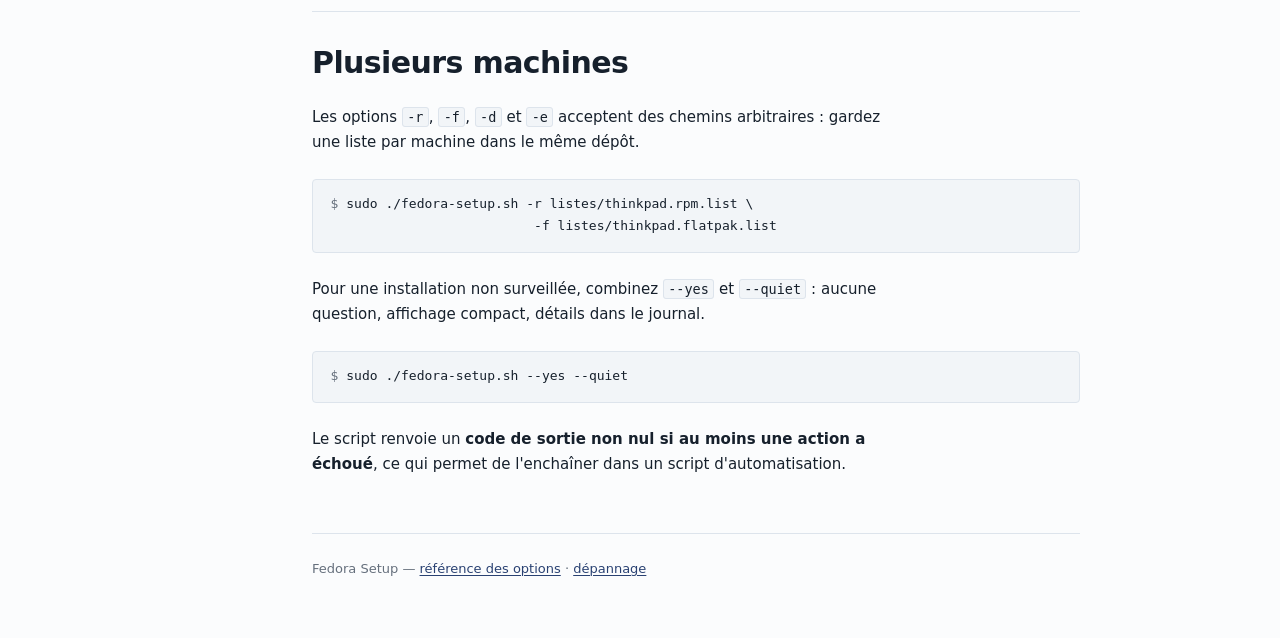
==== commit 7a181c81: "Release v0.4.0" ====
--- a/docs/guides.html
+++ b/docs/guides.html
@@ -13,7 +13,7 @@
 <nav class="sidebar">
     <a class="brand" href="index.html">
         <strong>Fedora Setup</strong>
-        <span data-version>v0.3.0</span>
+        <span data-version>v0.4.0</span>
     </a>
 
     <div class="nav-group">
--- a/docs/style.css
+++ b/docs/style.css
@@ -519,3 +519,15 @@
     :root { --t-2xl: 1.875rem; --t-xl: 1.5rem; }
     .content { padding: 1.5rem 1.1rem 3rem; }
 }
+
+/* Captures d'écran générées par tools/screenshots.py */
+.shot {
+    margin: 1.25rem 0;
+}
+.shot img {
+    display: block;
+    max-width: 100%;
+    height: auto;
+    border-radius: 10px;
+    box-shadow: 0 6px 24px rgba(0, 0, 0, .18);
+}
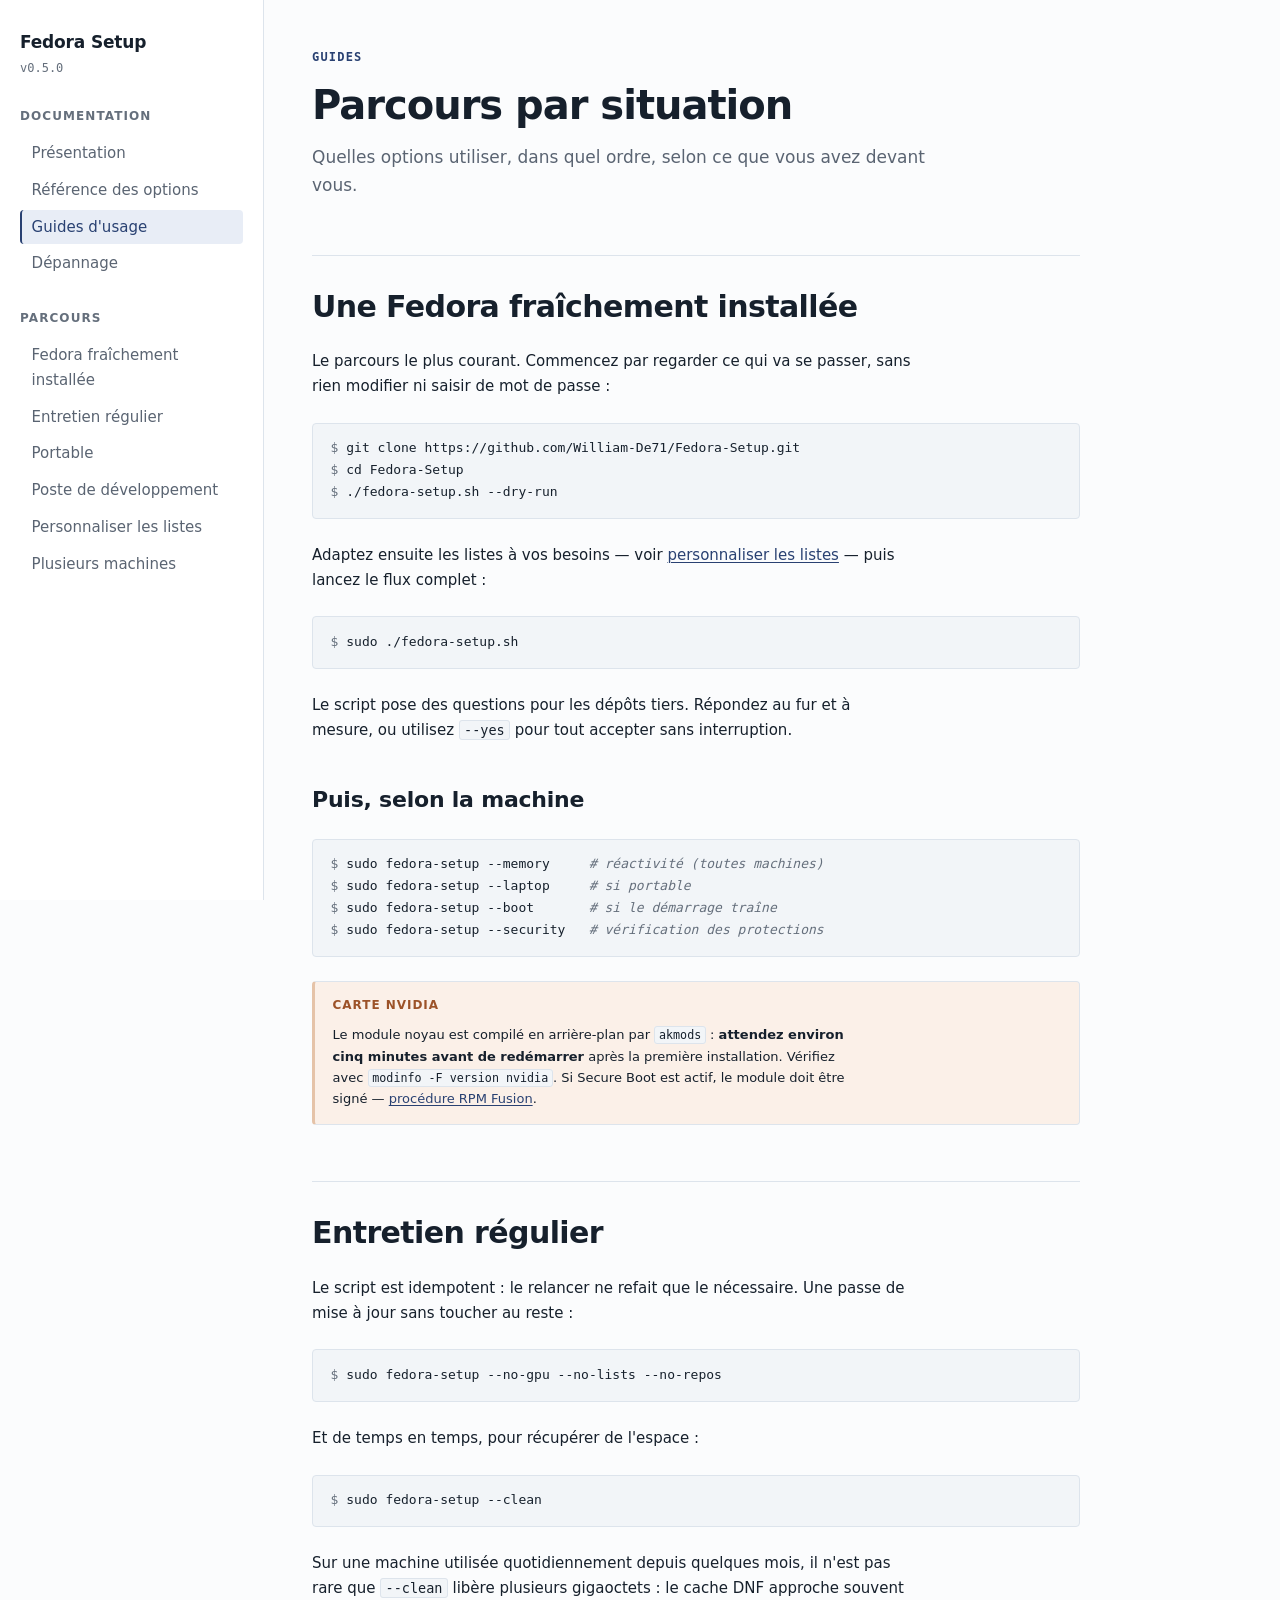
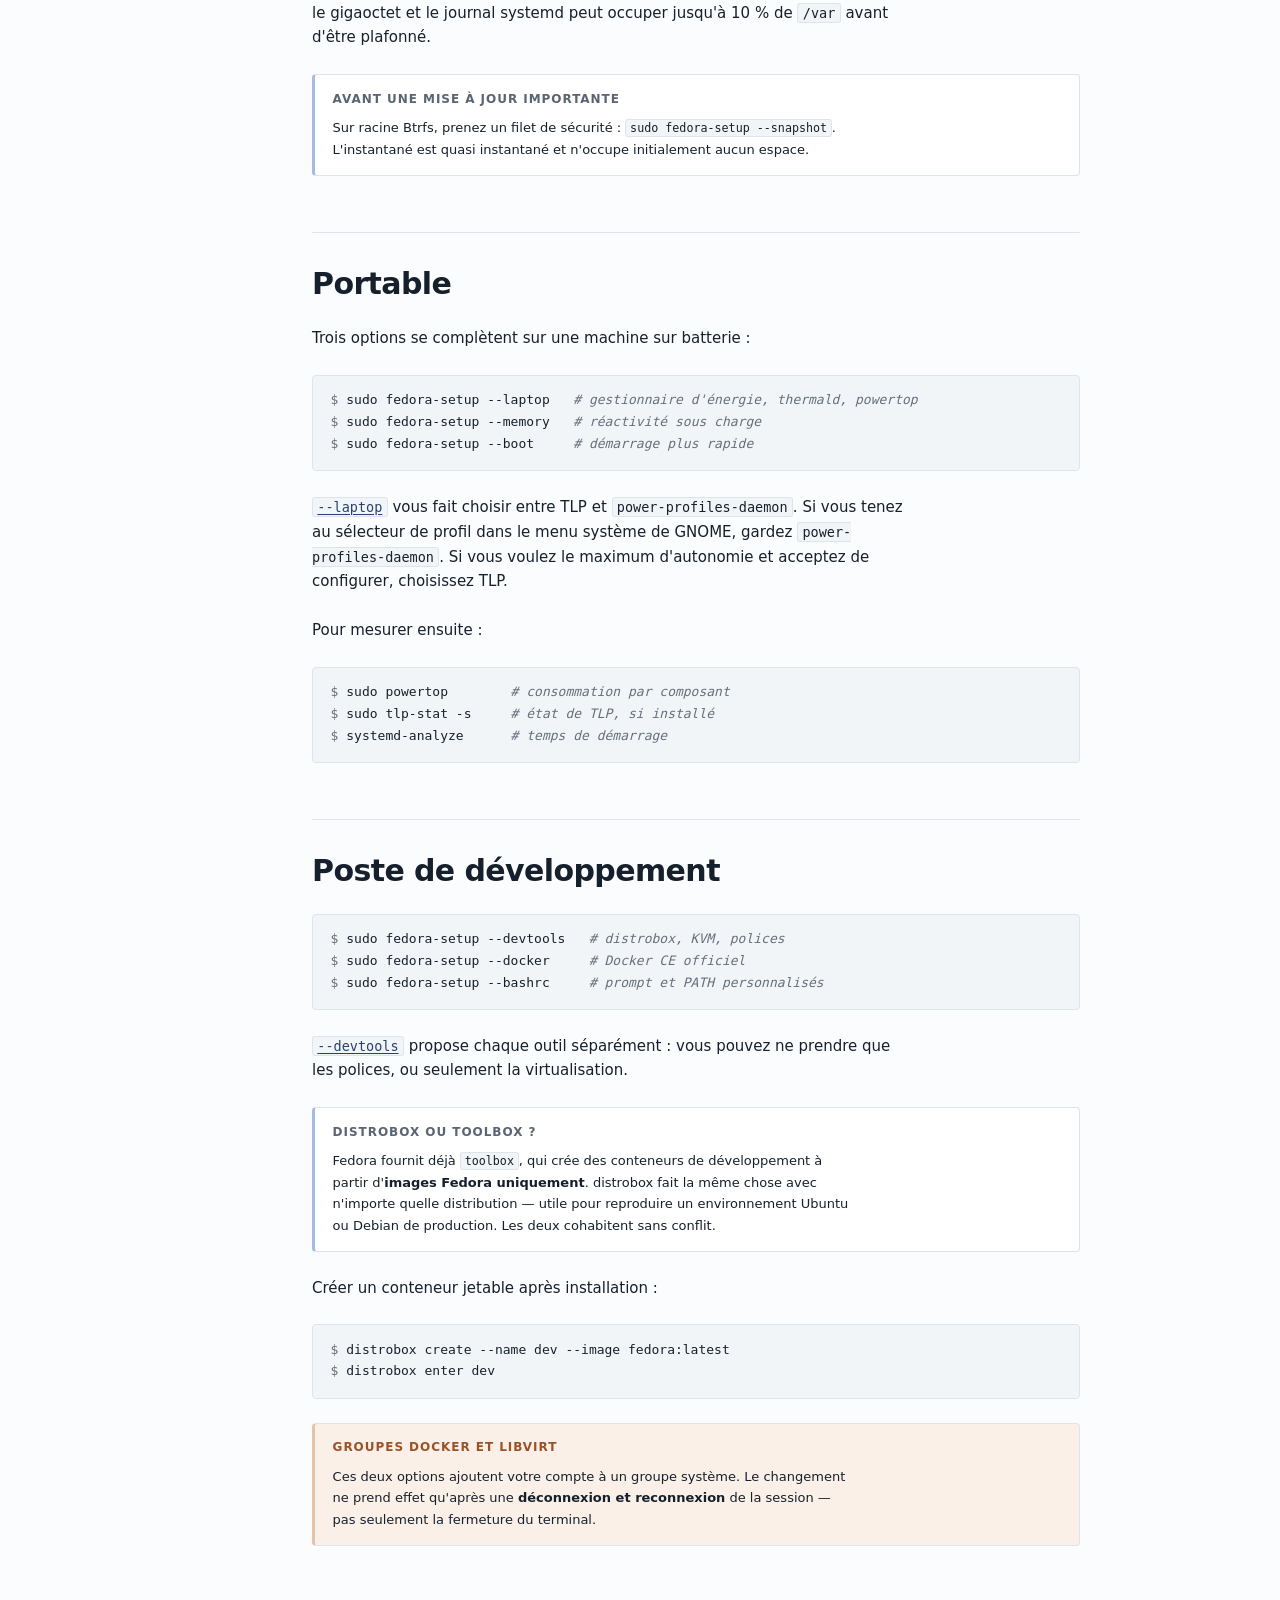
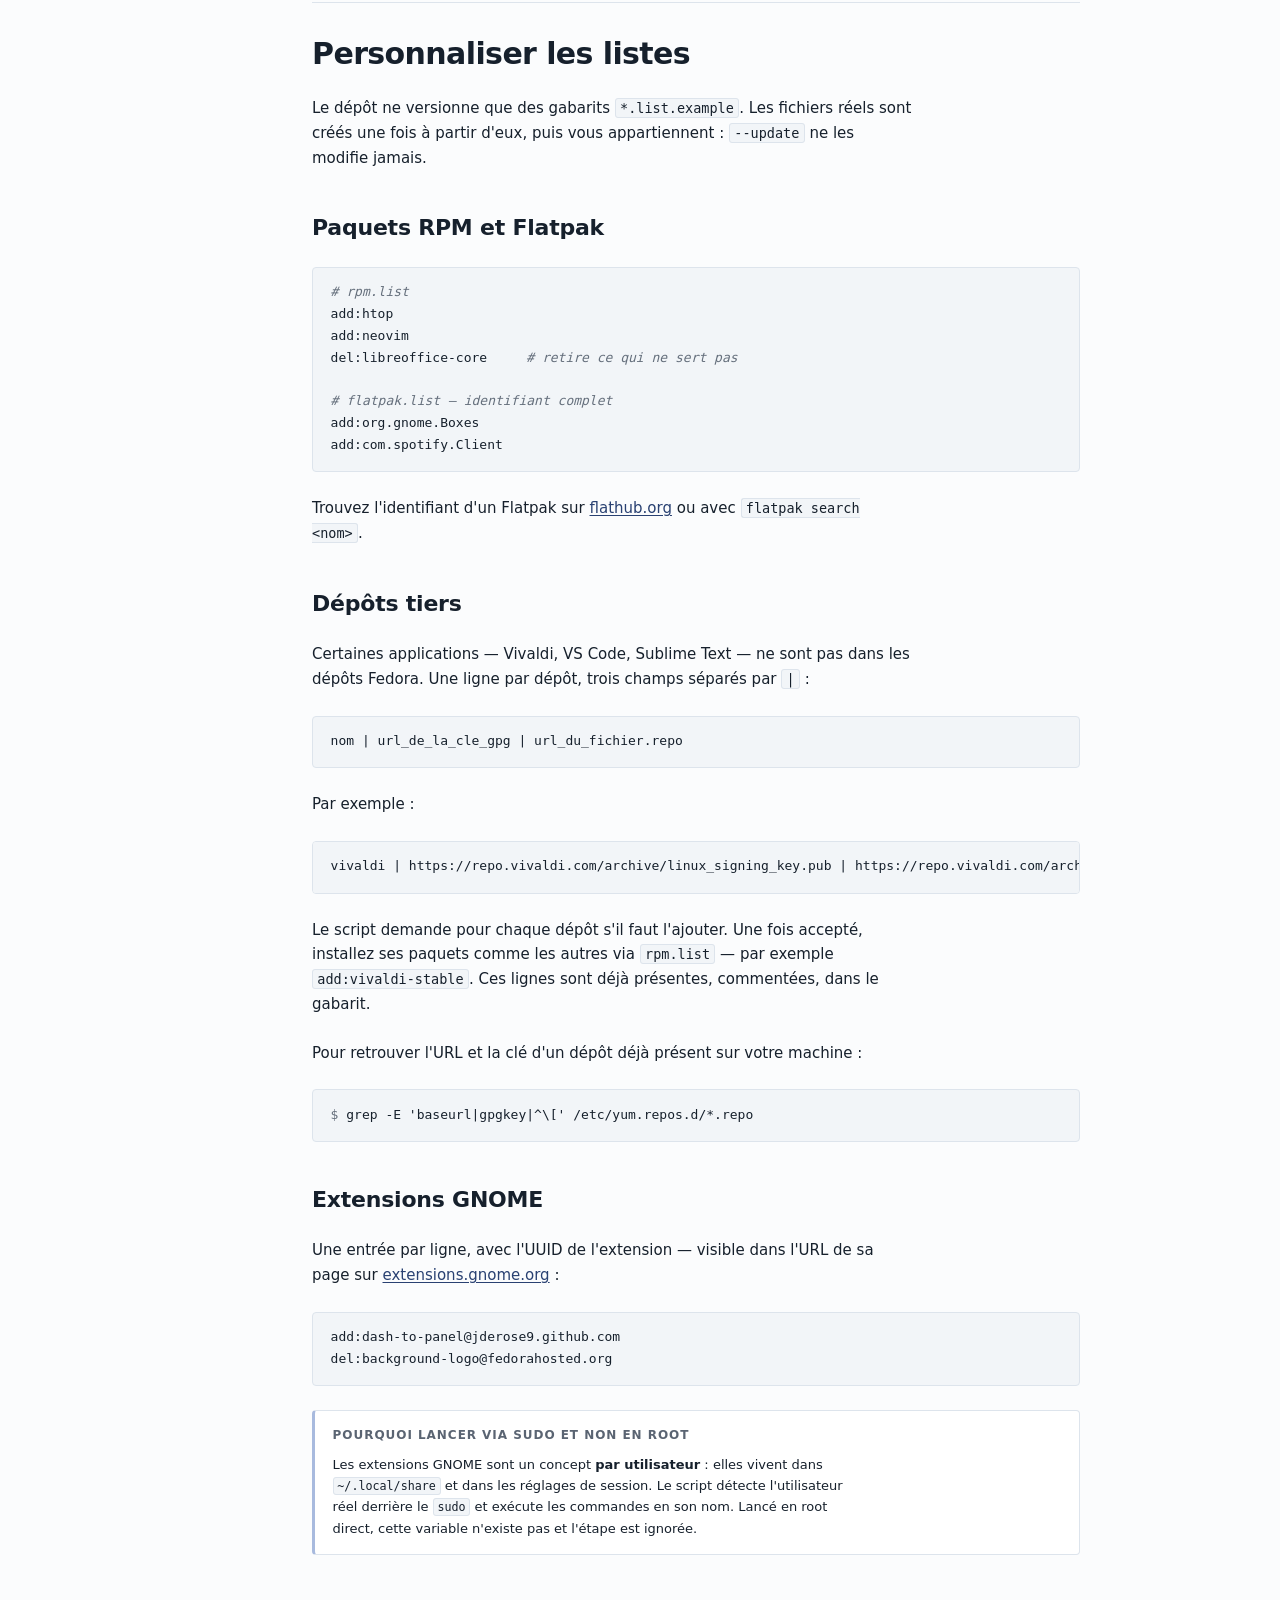
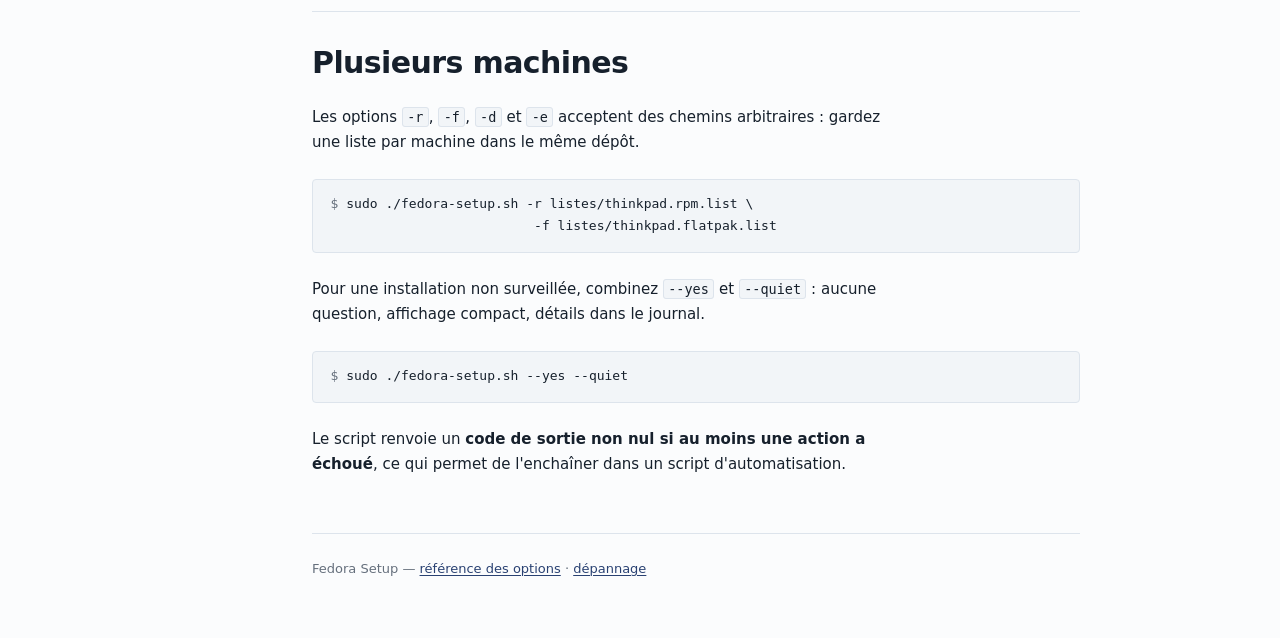
==== commit a50af3aa: "Release v0.5.0 Co-Authored-By: Claude Opus 5.5 <noreply@anthropic.com>" ====
--- a/docs/guides.html
+++ b/docs/guides.html
@@ -13,7 +13,7 @@
 <nav class="sidebar">
     <a class="brand" href="index.html">
         <strong>Fedora Setup</strong>
-        <span data-version>v0.4.0</span>
+        <span data-version>v0.5.0</span>
     </a>
 
     <div class="nav-group">
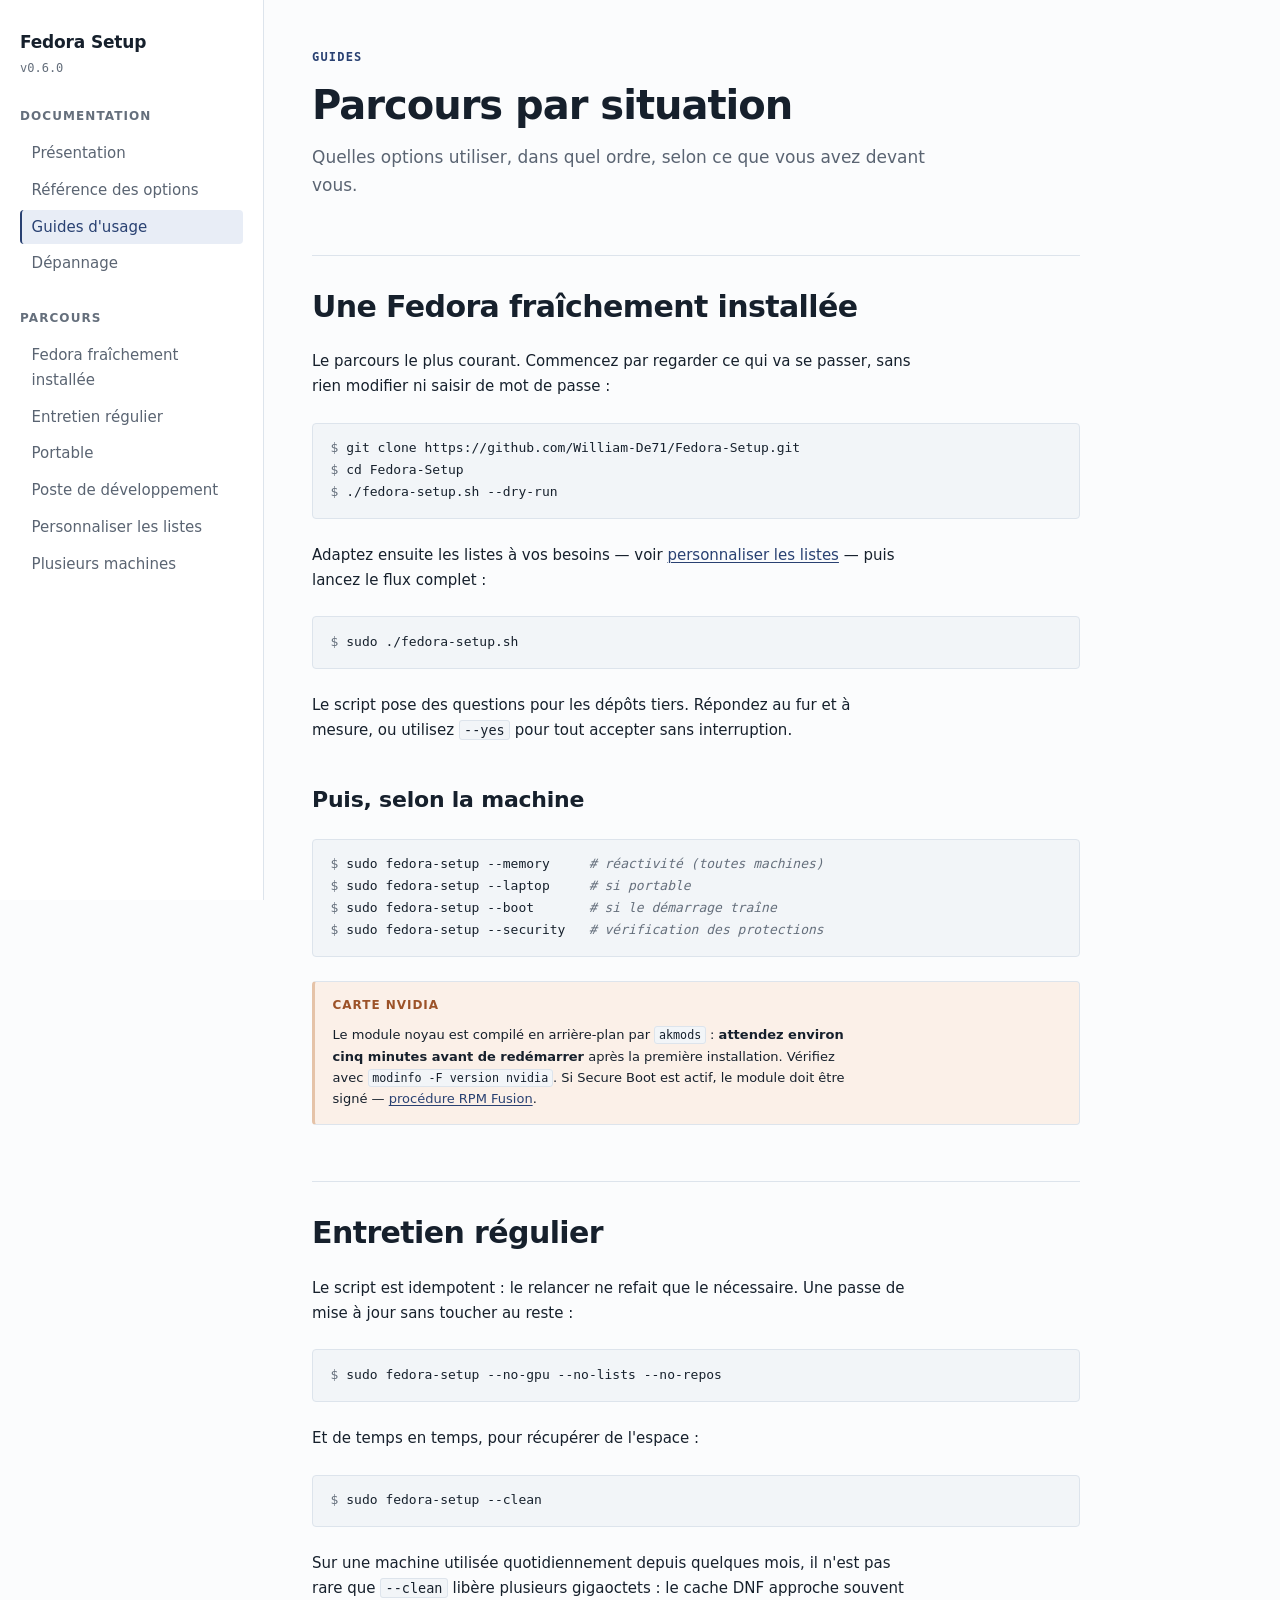
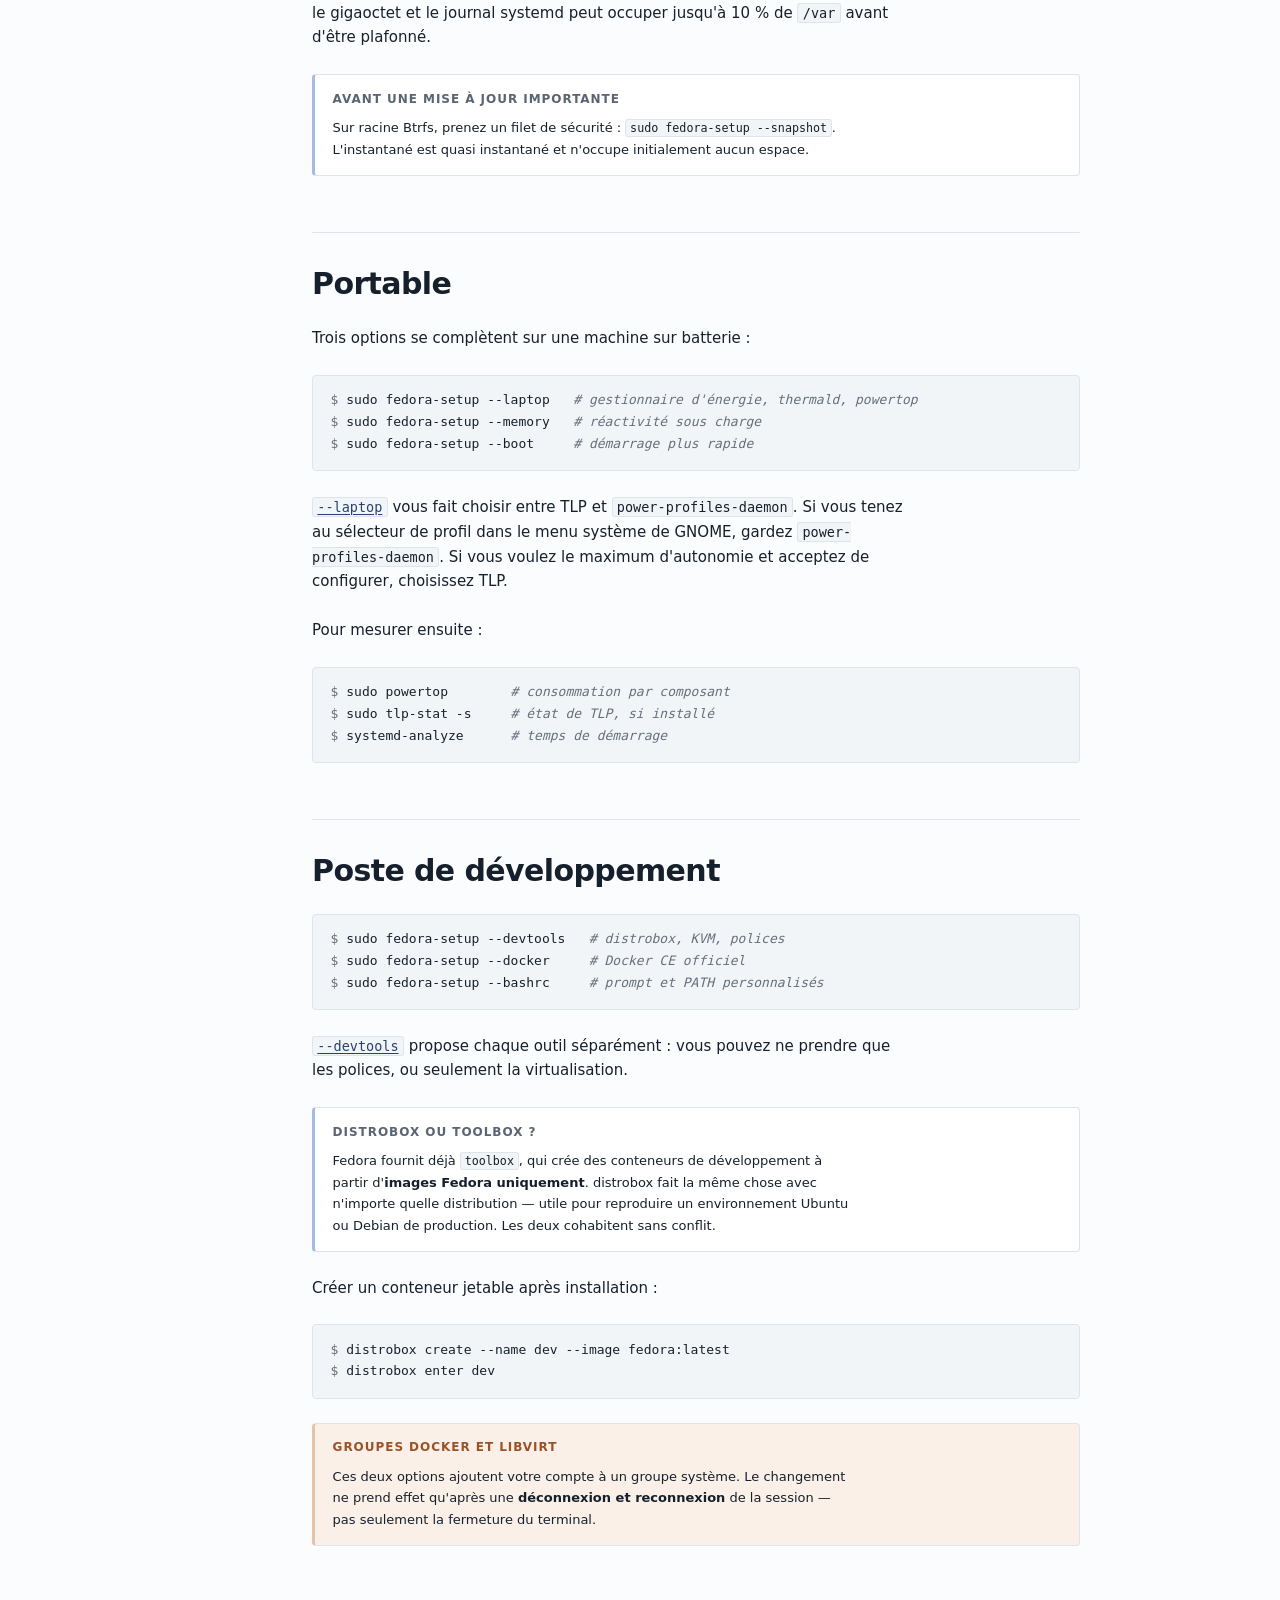
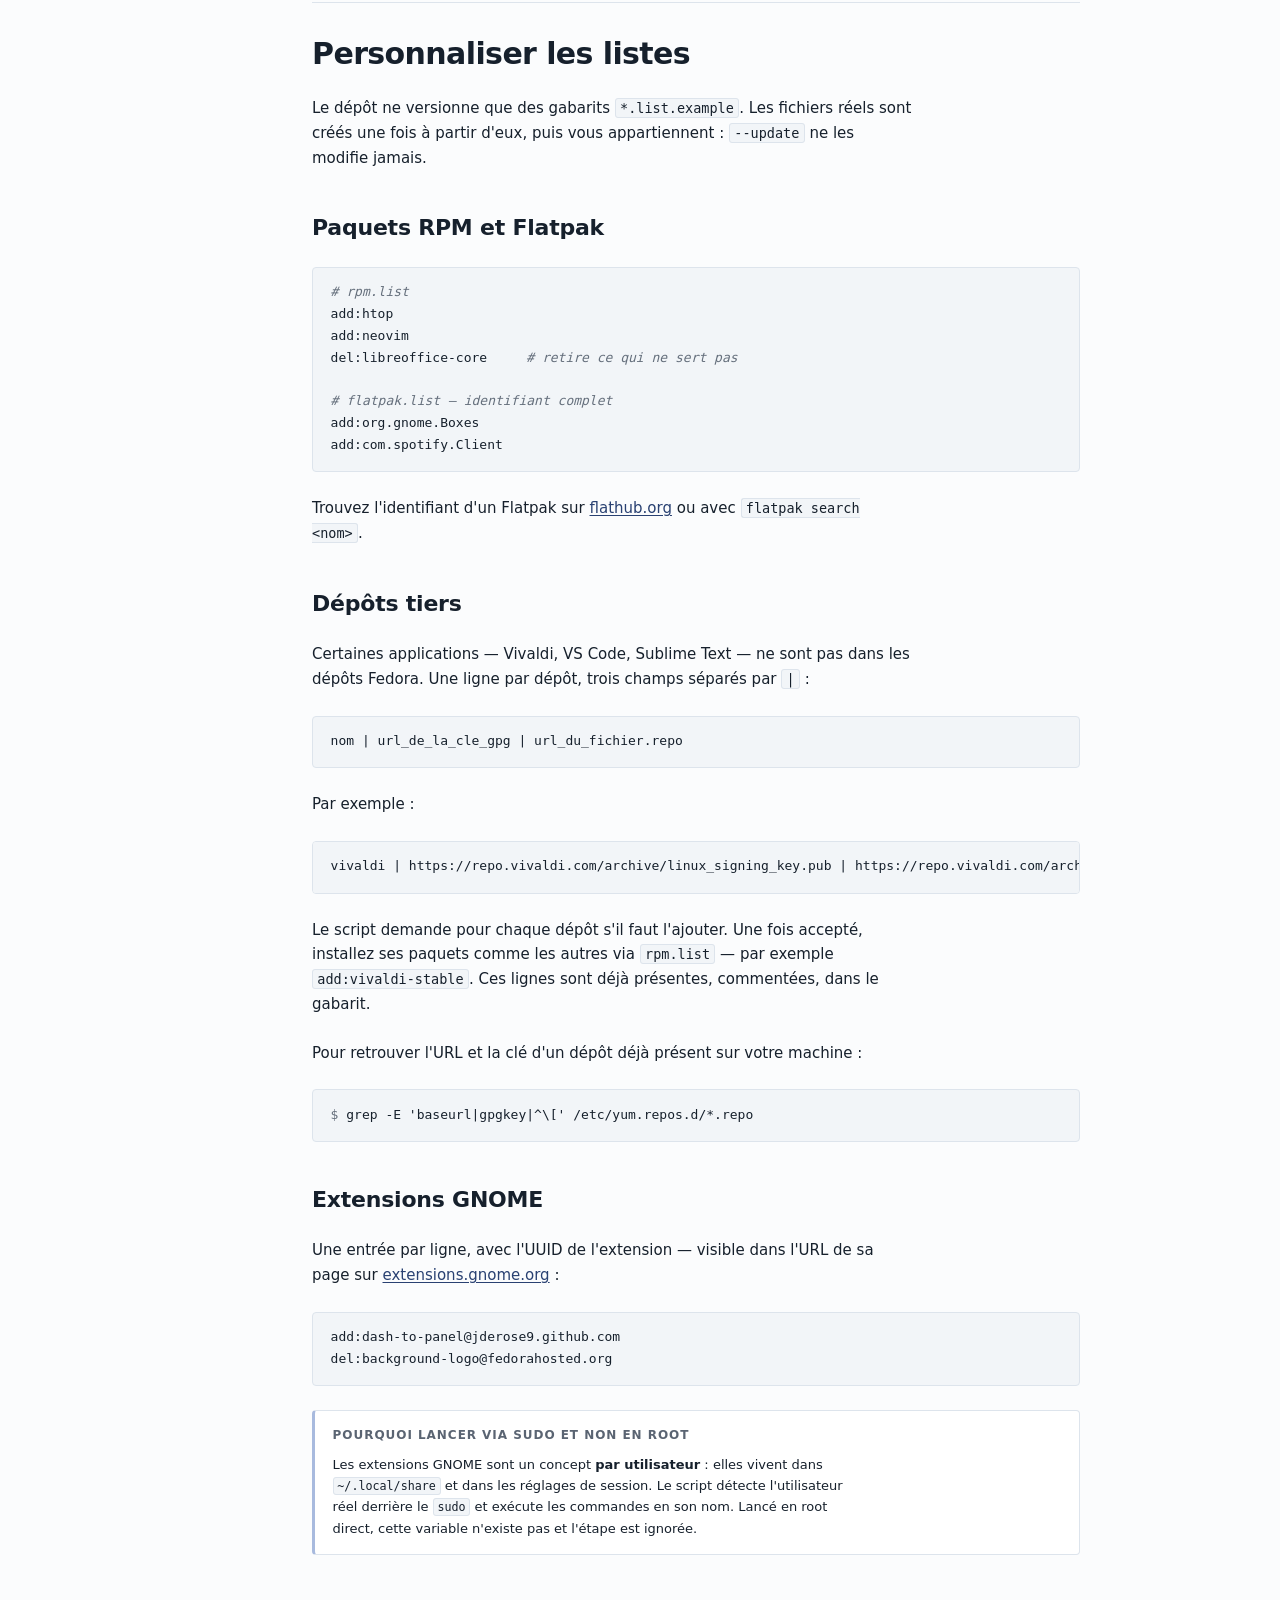
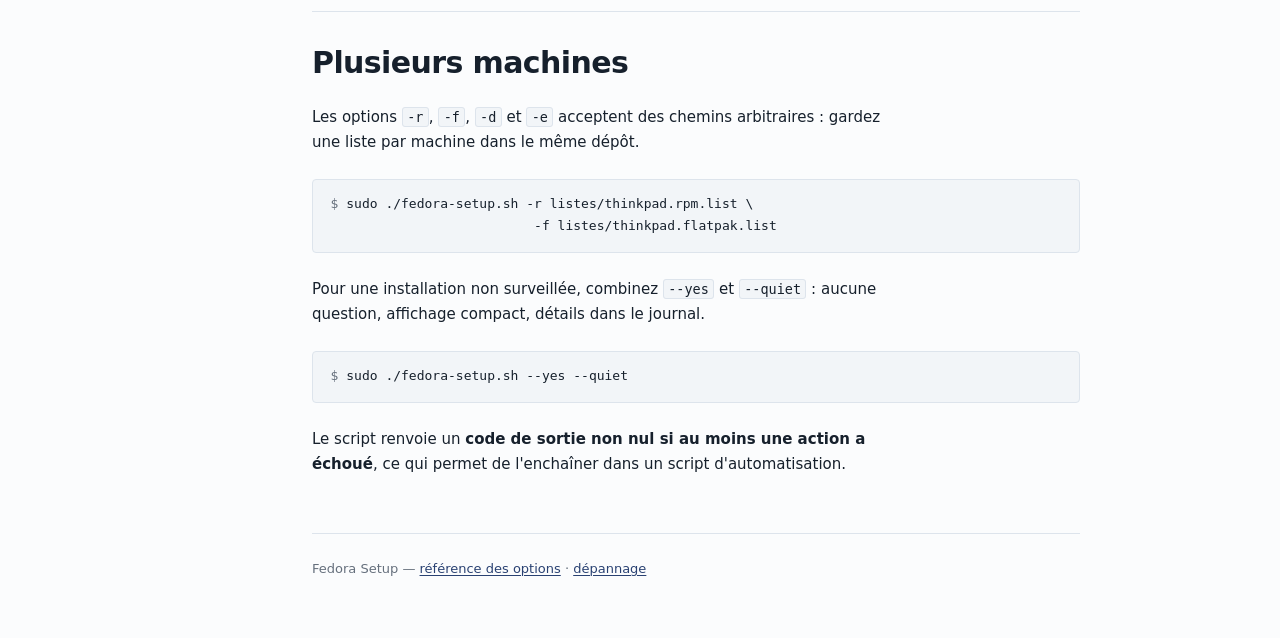
==== commit 6003fd64: "Release v0.6.0 Co-Authored-By: Claude Opus 5.5 <noreply@anthropic.com>" ====
--- a/docs/guides.html
+++ b/docs/guides.html
@@ -13,7 +13,7 @@
 <nav class="sidebar">
     <a class="brand" href="index.html">
         <strong>Fedora Setup</strong>
-        <span data-version>v0.5.0</span>
+        <span data-version>v0.6.0</span>
     </a>
 
     <div class="nav-group">
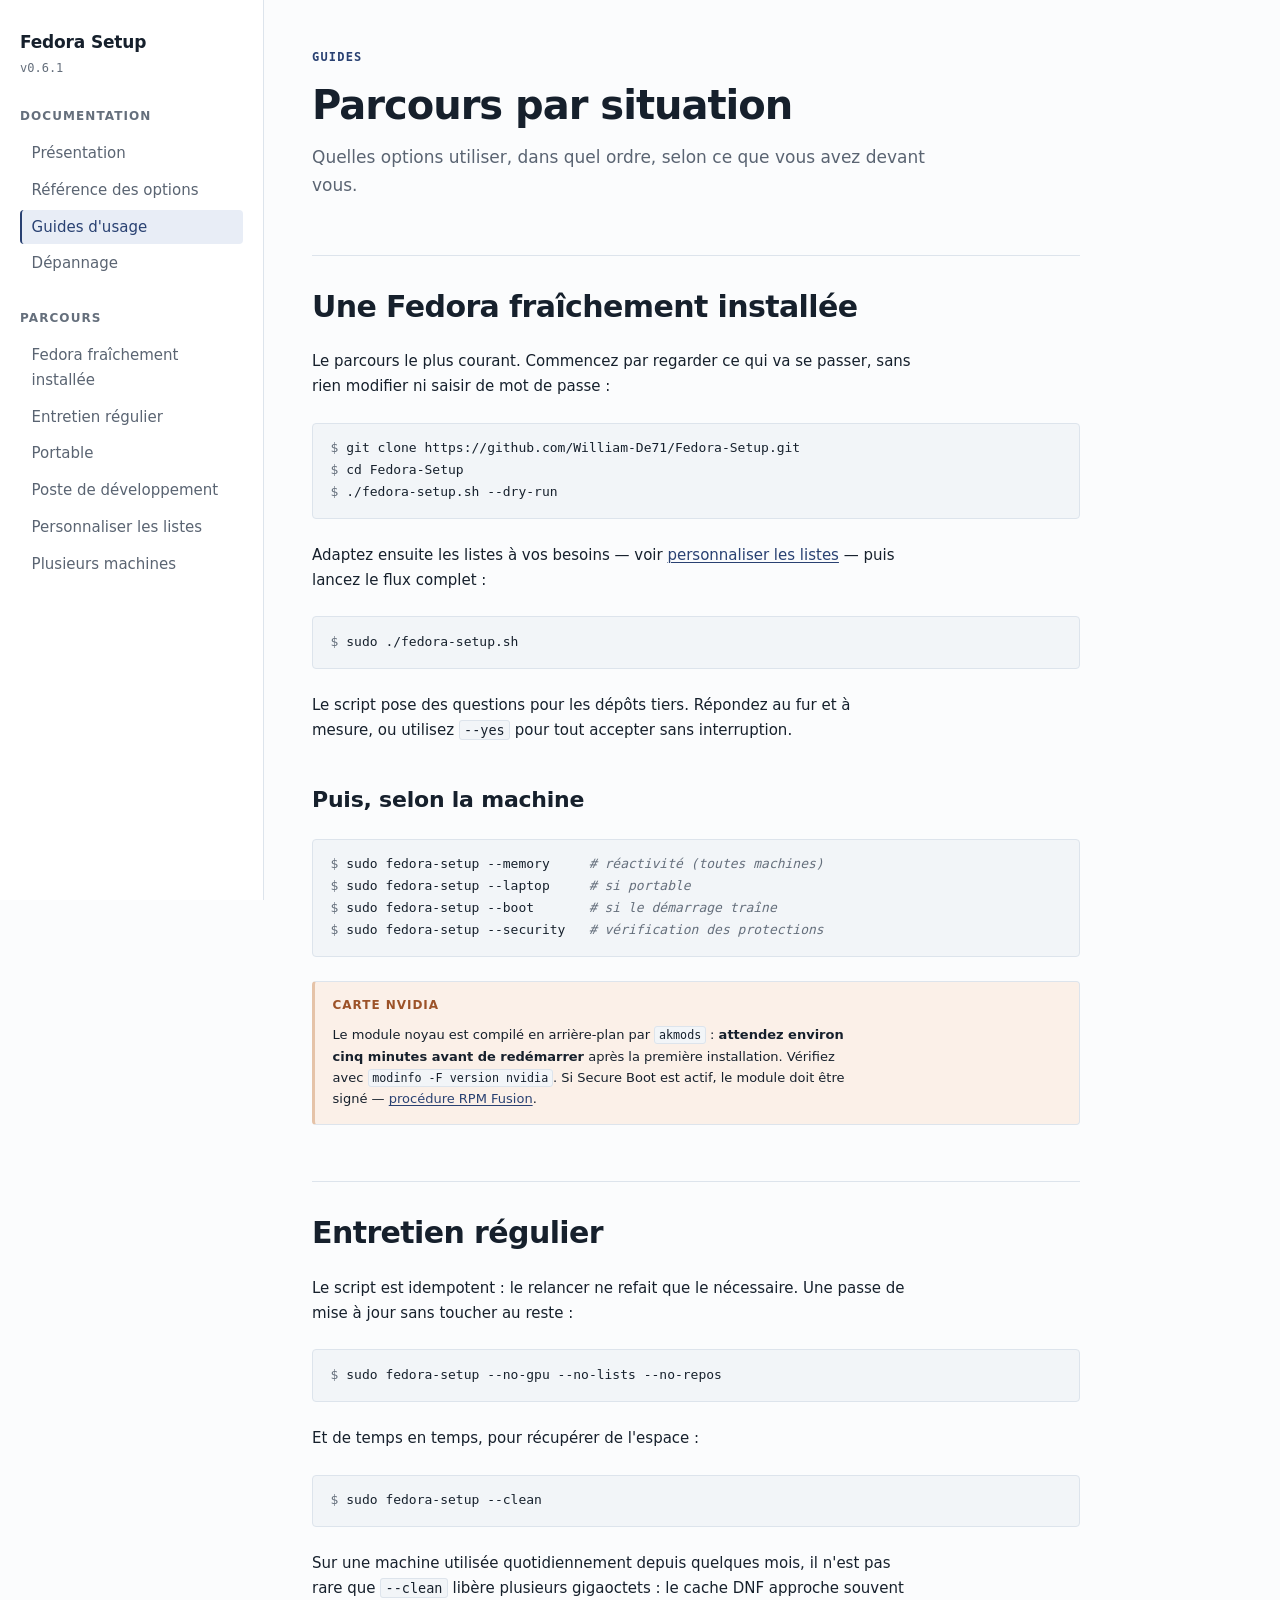
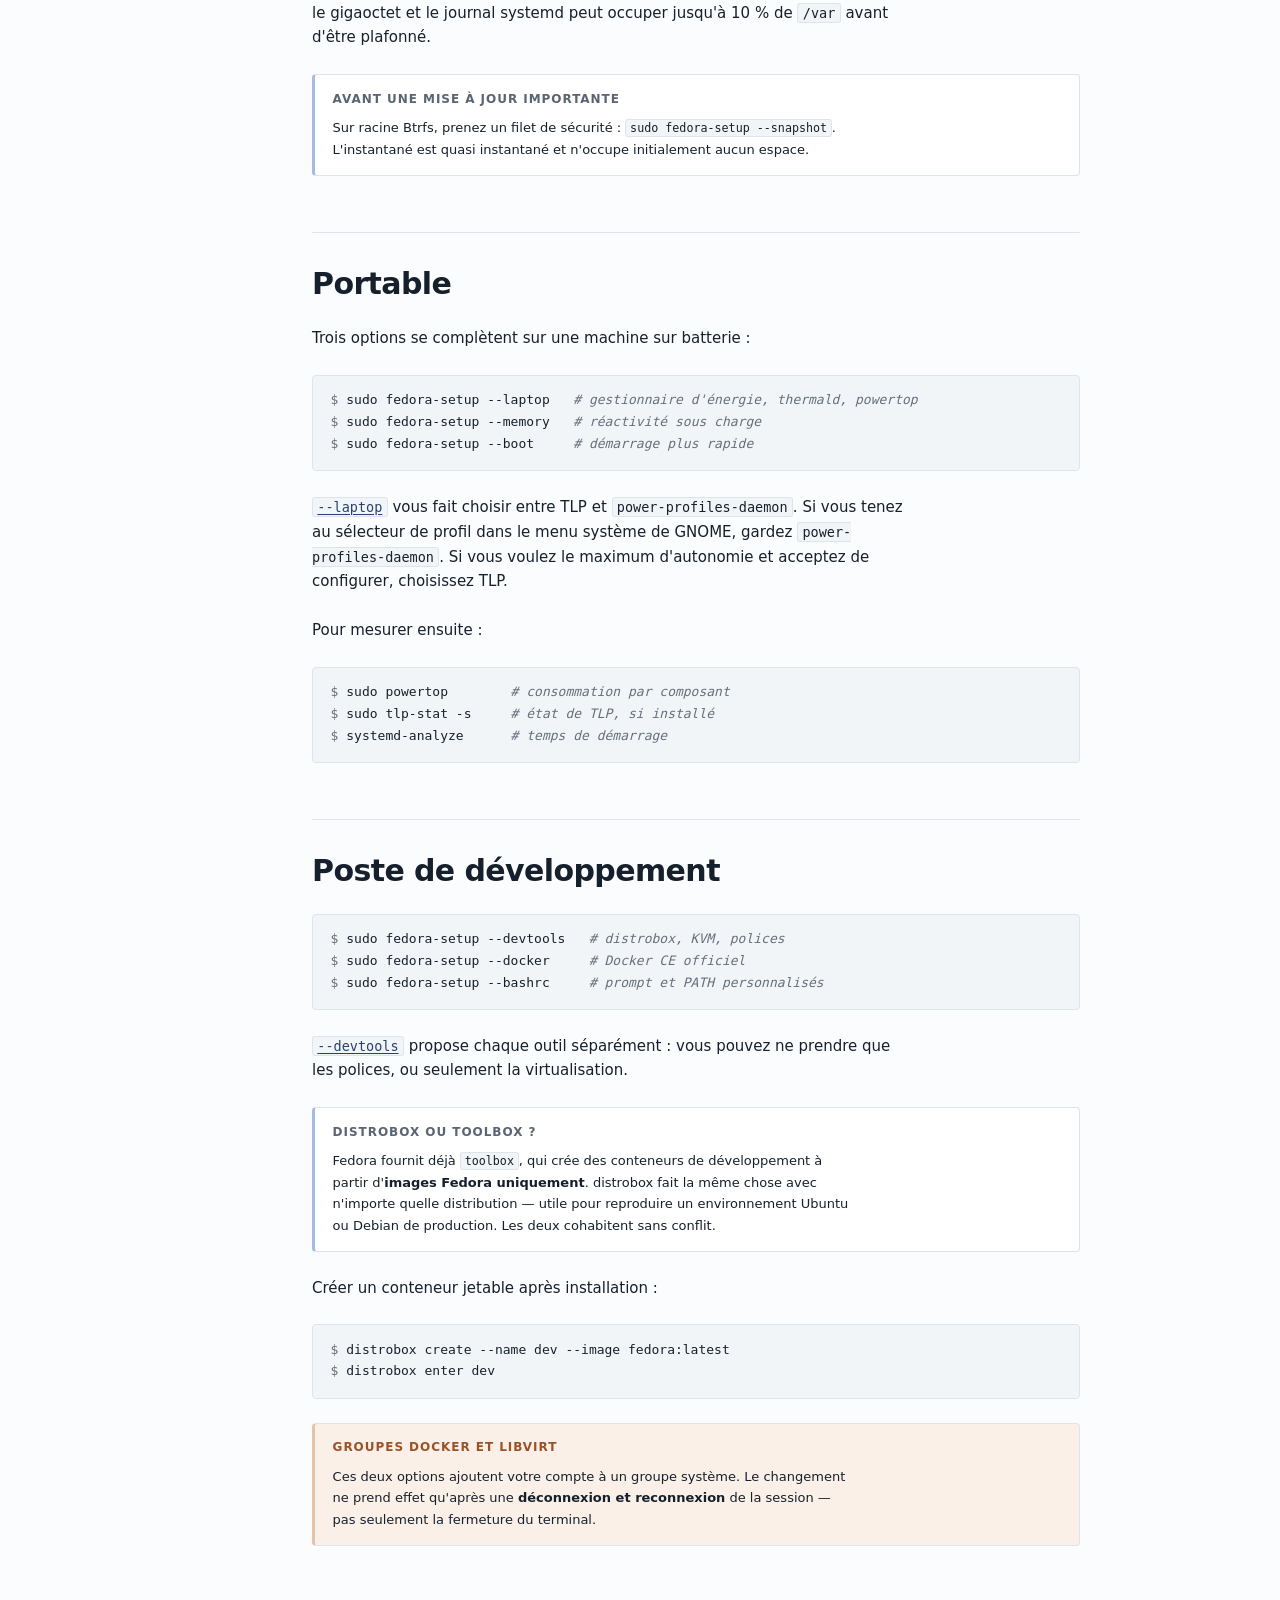
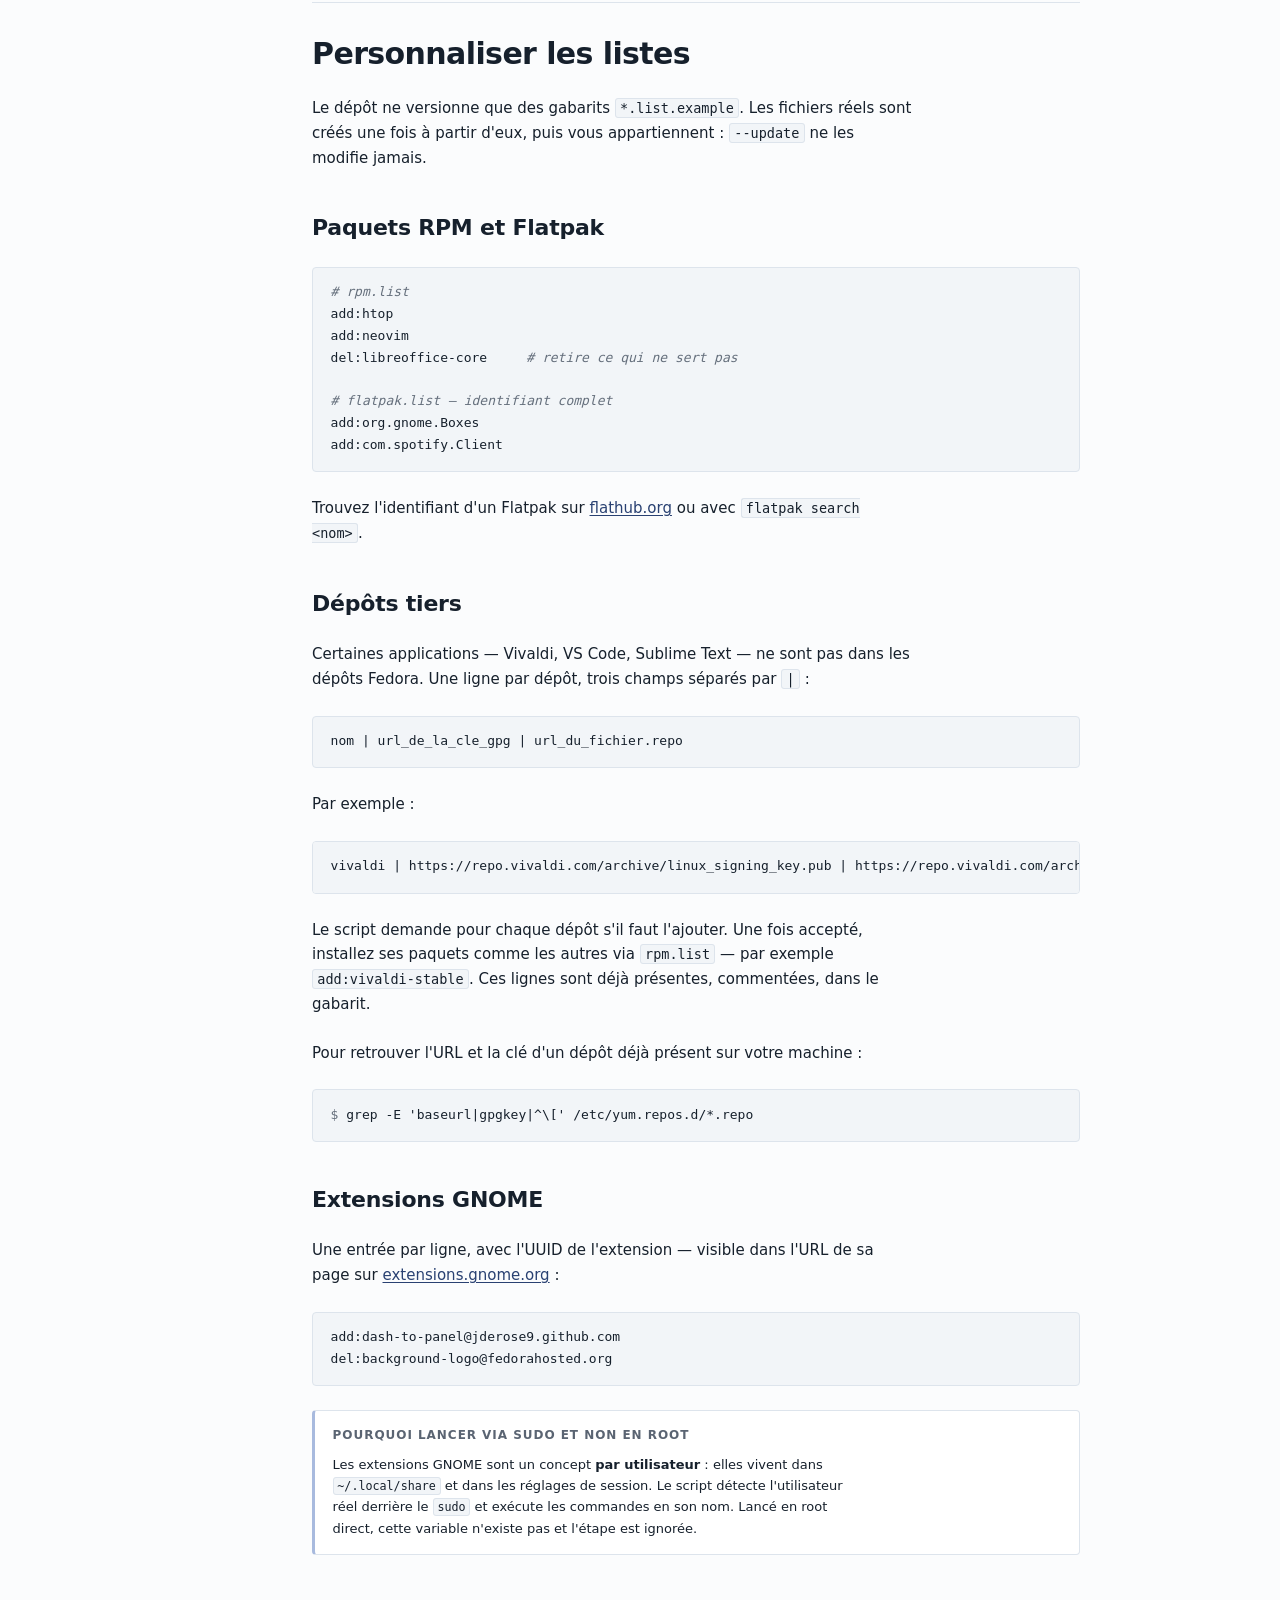
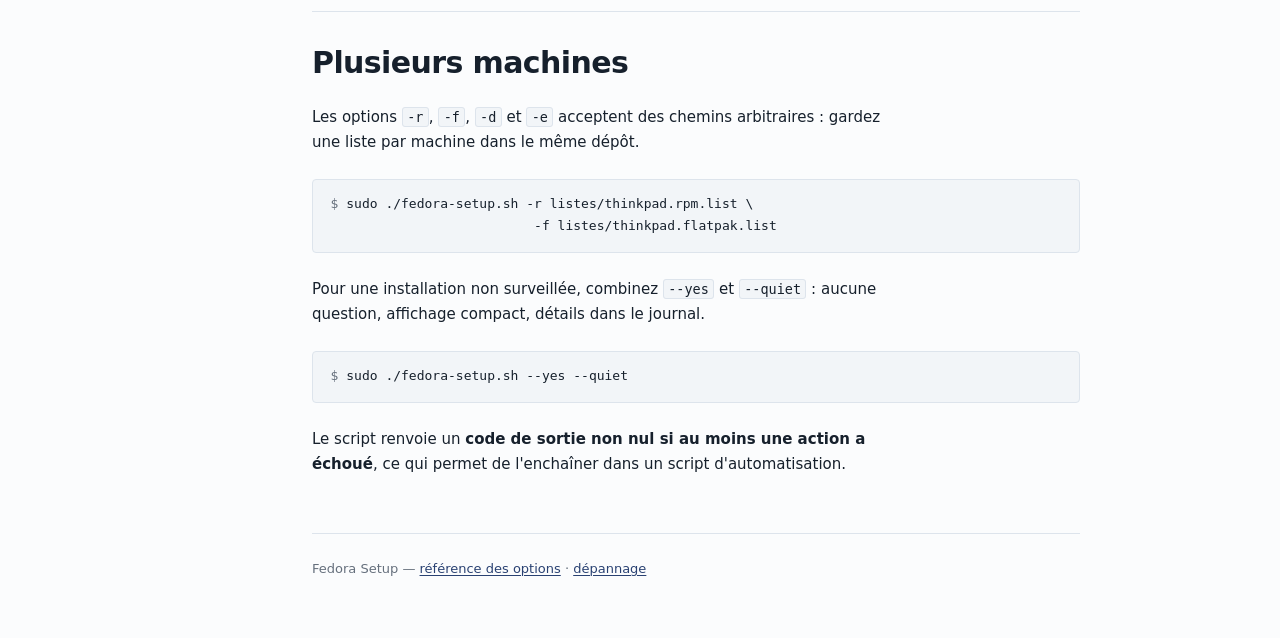
==== commit 275e52b3: "Release v0.6.1 Co-Authored-By: Claude Opus 5.5 <noreply@anthropic.com>" ====
--- a/docs/guides.html
+++ b/docs/guides.html
@@ -13,7 +13,7 @@
 <nav class="sidebar">
     <a class="brand" href="index.html">
         <strong>Fedora Setup</strong>
-        <span data-version>v0.6.0</span>
+        <span data-version>v0.6.1</span>
     </a>
 
     <div class="nav-group">
